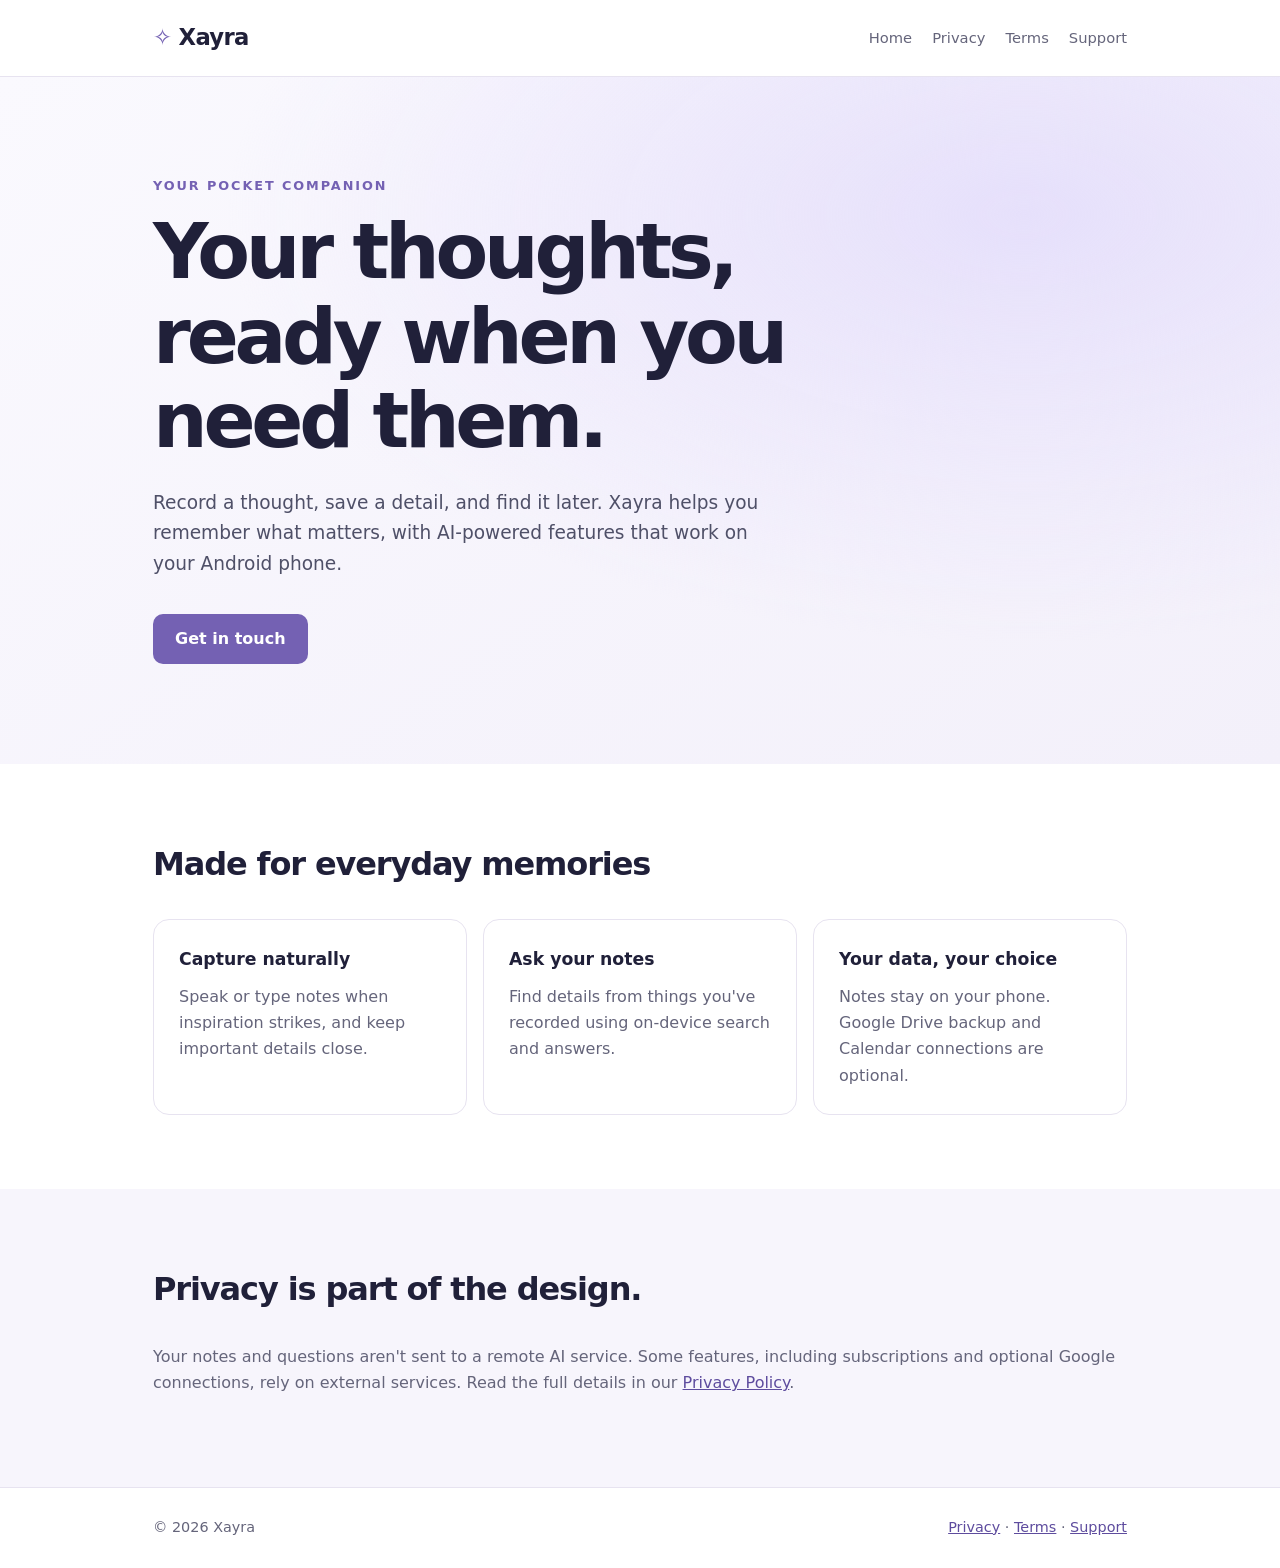
==== index.html @ 819d84dc "Add files via upload" ====
<!doctype html><html lang="en"><head><meta charset="utf-8"><meta name="viewport" content="width=device-width,initial-scale=1"><title>Xayra — Your Pocket Companion</title><meta name="description" content="Capture moments and find them again. Xayra is an on-device personal memory companion for Android."><link rel="stylesheet" href="/styles.css"></head><body><header><nav class="wrap nav"><a class="logo" href="/"><span class="logo-mark">✧</span> Xayra</a><div class="links"><a href="/">Home</a><a href="/privacy/">Privacy</a><a href="/terms/">Terms</a><a href="/support/">Support</a></div></nav></header><main><section class="hero"><div class="wrap"><div class="eyebrow">Your pocket companion</div><h1>Your thoughts, ready when you need them.</h1><p>Record a thought, save a detail, and find it later. Xayra helps you remember what matters, with AI-powered features that work on your Android phone.</p><a class="button" href="/support/">Get in touch</a></div></section><section class="section"><div class="wrap"><h2>Made for everyday memories</h2><div class="cards"><article class="card"><h3>Capture naturally</h3><p>Speak or type notes when inspiration strikes, and keep important details close.</p></article><article class="card"><h3>Ask your notes</h3><p>Find details from things you've recorded using on-device search and answers.</p></article><article class="card"><h3>Your data, your choice</h3><p>Notes stay on your phone. Google Drive backup and Calendar connections are optional.</p></article></div></div></section><section class="section" style="background:var(--light)"><div class="wrap"><h2>Privacy is part of the design.</h2><p class="muted">Your notes and questions aren't sent to a remote AI service. Some features, including subscriptions and optional Google connections, rely on external services. Read the full details in our <a href="/privacy/">Privacy Policy</a>.</p></div></section></main><footer><div class="wrap footer-inner"><span>© 2026 Xayra</span><span><a href="/privacy/">Privacy</a> · <a href="/terms/">Terms</a> · <a href="/support/">Support</a></span></div></footer></body></html>
---- styles.css ----
:root{color-scheme:light;--ink:#202039;--muted:#65657b;--purple:#7461b3;--light:#f7f5fc;--border:#e7e3f0}*{box-sizing:border-box}body{margin:0;font:16px/1.65 system-ui,-apple-system,Segoe UI,Roboto,sans-serif;color:var(--ink);background:#fff}a{color:#5e4c9e}a:hover{text-decoration:none}.wrap{max-width:1024px;margin:auto;padding:0 25px}.nav{display:flex;align-items:center;justify-content:space-between;gap:16px;min-height:76px}.logo{color:var(--ink);font-size:1.42rem;font-weight:750;letter-spacing:-.03em;text-decoration:none}.logo-mark{color:var(--purple)}.links{display:flex;flex-wrap:wrap;gap:20px}.links a{font-size:.92rem;text-decoration:none;color:var(--muted)}.links a:hover{color:var(--purple)}header{border-bottom:1px solid var(--border)}.hero{background:radial-gradient(ellipse at 80% 20%,#e6e0fb,transparent 55%),linear-gradient(145deg,#faf9fe,#f3f0fa);padding:98px 0 100px}.eyebrow{font-size:.8rem;letter-spacing:.15em;text-transform:uppercase;color:var(--purple);font-weight:700}.hero h1{font-size:clamp(2.4rem,6vw,4.8rem);line-height:1.1;letter-spacing:-.055em;max-width:720px;margin:14px 0 24px}.hero p{font-size:1.16rem;color:#4f5068;max-width:640px}.button{display:inline-block;background:var(--purple);color:#fff;text-decoration:none;font-weight:650;border-radius:10px;padding:12px 22px;margin-top:16px}.section{padding:74px 0}.section h2{font-size:2rem;letter-spacing:-.035em;margin:0 0 28px}.cards{display:grid;grid-template-columns:repeat(3,1fr);gap:16px}.card{padding:25px;border:1px solid var(--border);border-radius:16px;background:#fff}.card h3{margin:0 0 10px;font-size:1.08rem}.card p{color:var(--muted);margin:0}.muted{color:var(--muted)}.prose{max-width:780px;padding-top:54px;padding-bottom:80px}.prose h1{font-size:2.7rem;line-height:1.2;letter-spacing:-.04em;margin:0 0 10px}.prose h2{margin-top:36px;font-size:1.4rem}.prose h3{margin-top:24px}.prose p,.prose li{color:#46465b}.prose ul{padding-left:22px}.notice{background:var(--light);padding:18px;border-left:4px solid var(--purple);border-radius:6px}.small{font-size:.88rem}footer{border-top:1px solid var(--border);padding:28px 0}.footer-inner{display:flex;justify-content:space-between;gap:20px;flex-wrap:wrap;font-size:.9rem;color:var(--muted)}@media(max-width:700px){.nav{align-items:flex-start;flex-direction:column;padding-top:18px;padding-bottom:18px}.links{gap:13px}.hero{padding:64px 0}.cards{grid-template-columns:1fr}.section{padding:48px 0}.prose h1{font-size:2.1rem}}
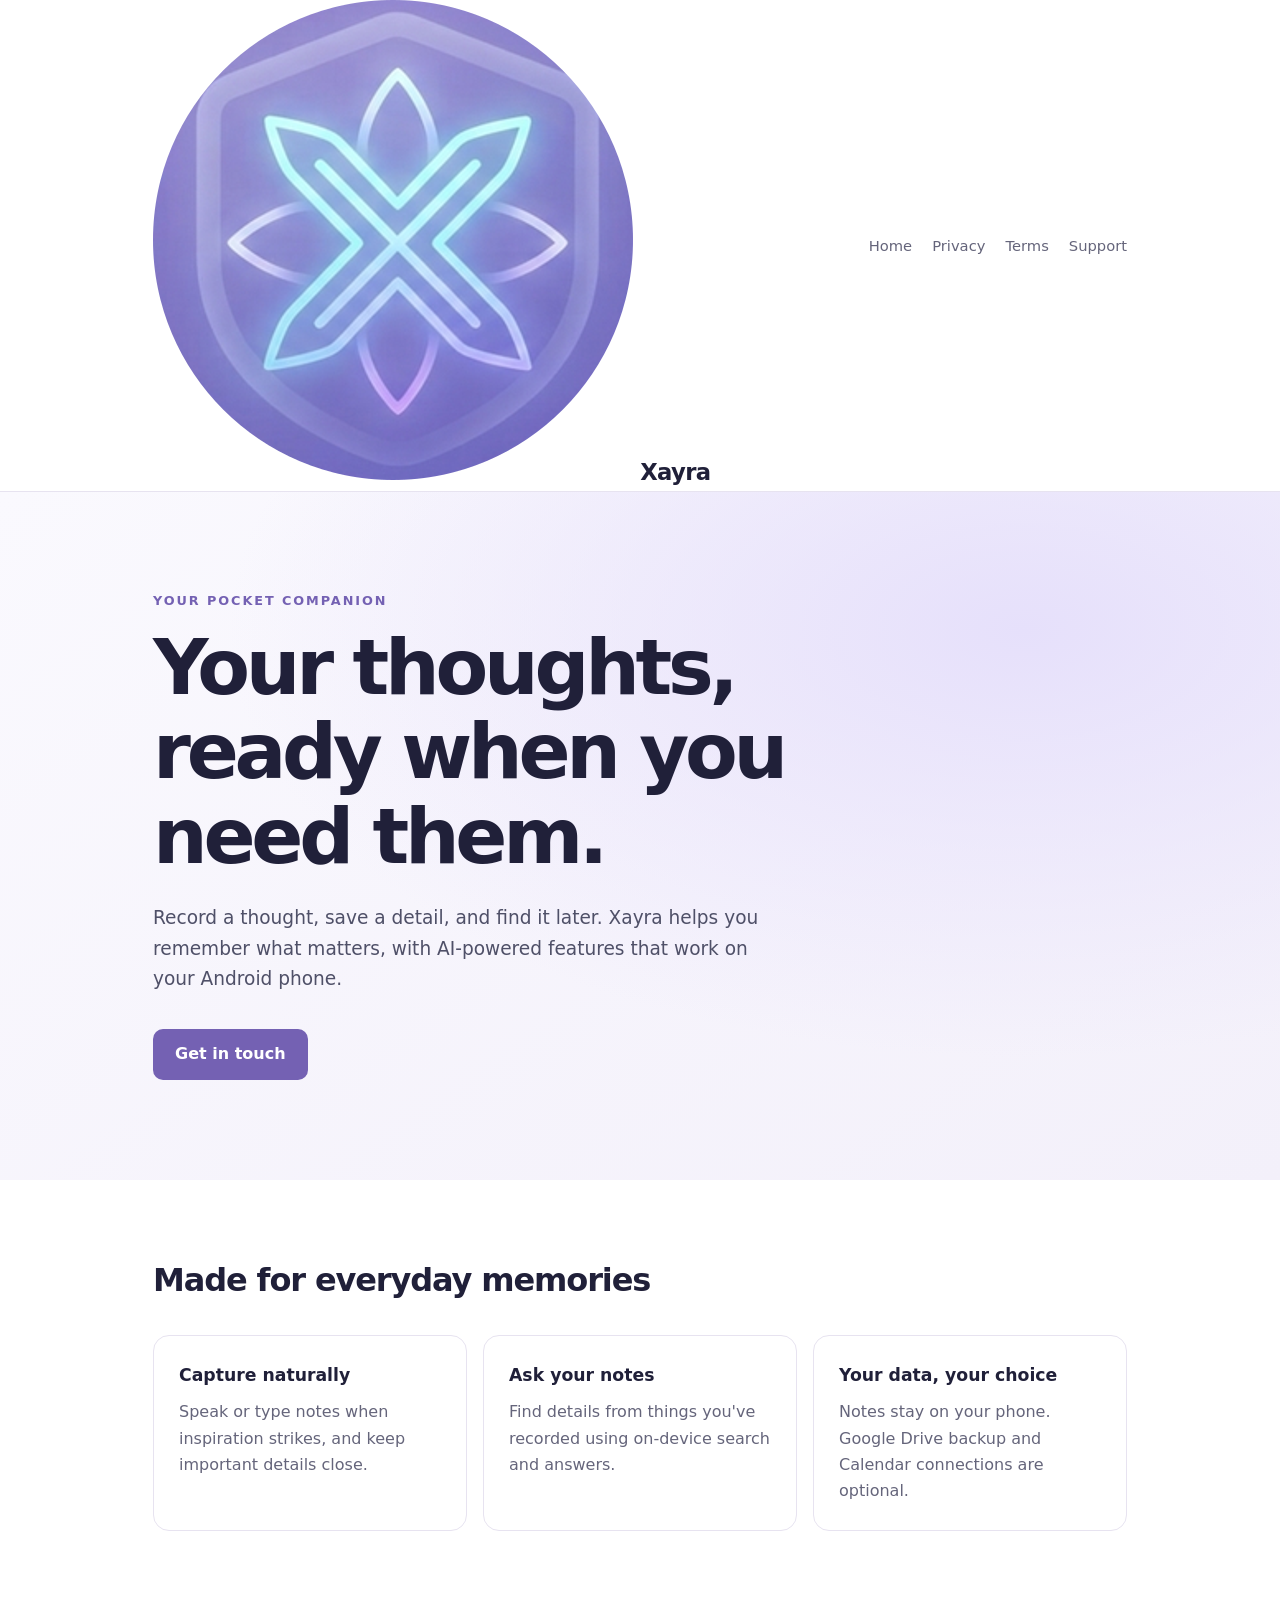
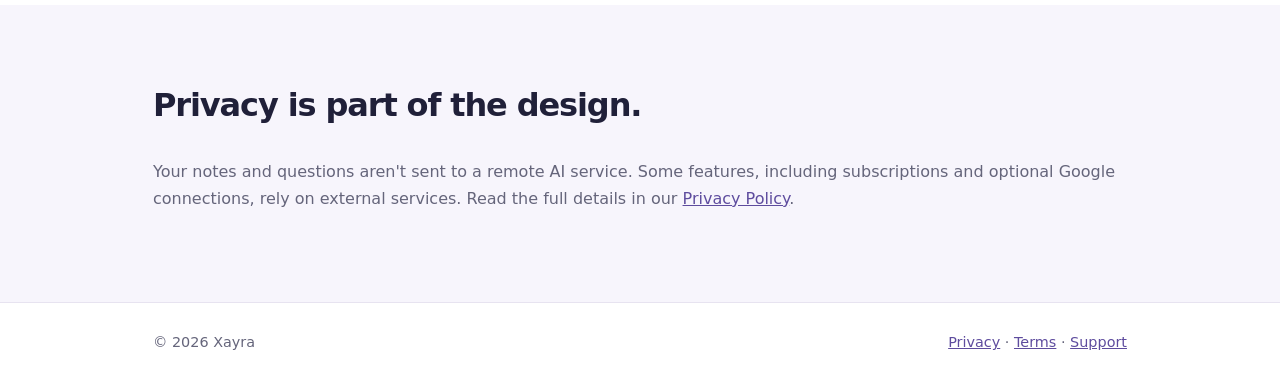
==== commit 64fc993d: "Add logo image to index.html Added logo image to the navigation bar." ====
--- a/index.html
+++ b/index.html
@@ -1 +1,4 @@
-<!doctype html><html lang="en"><head><meta charset="utf-8"><meta name="viewport" content="width=device-width,initial-scale=1"><title>Xayra — Your Pocket Companion</title><meta name="description" content="Capture moments and find them again. Xayra is an on-device personal memory companion for Android."><link rel="stylesheet" href="/styles.css"></head><body><header><nav class="wrap nav"><a class="logo" href="/"><span class="logo-mark">✧</span> Xayra</a><div class="links"><a href="/">Home</a><a href="/privacy/">Privacy</a><a href="/terms/">Terms</a><a href="/support/">Support</a></div></nav></header><main><section class="hero"><div class="wrap"><div class="eyebrow">Your pocket companion</div><h1>Your thoughts, ready when you need them.</h1><p>Record a thought, save a detail, and find it later. Xayra helps you remember what matters, with AI-powered features that work on your Android phone.</p><a class="button" href="/support/">Get in touch</a></div></section><section class="section"><div class="wrap"><h2>Made for everyday memories</h2><div class="cards"><article class="card"><h3>Capture naturally</h3><p>Speak or type notes when inspiration strikes, and keep important details close.</p></article><article class="card"><h3>Ask your notes</h3><p>Find details from things you've recorded using on-device search and answers.</p></article><article class="card"><h3>Your data, your choice</h3><p>Notes stay on your phone. Google Drive backup and Calendar connections are optional.</p></article></div></div></section><section class="section" style="background:var(--light)"><div class="wrap"><h2>Privacy is part of the design.</h2><p class="muted">Your notes and questions aren't sent to a remote AI service. Some features, including subscriptions and optional Google connections, rely on external services. Read the full details in our <a href="/privacy/">Privacy Policy</a>.</p></div></section></main><footer><div class="wrap footer-inner"><span>© 2026 Xayra</span><span><a href="/privacy/">Privacy</a> · <a href="/terms/">Terms</a> · <a href="/support/">Support</a></span></div></footer></body></html>
+<!doctype html><html lang="en"><head><meta charset="utf-8"><meta name="viewport" content="width=device-width,initial-scale=1"><title>Xayra — Your Pocket Companion</title><meta name="description" content="Capture moments and find them again. Xayra is an on-device personal memory companion for Android."><link rel="stylesheet" href="/styles.css"></head><body><header><nav class="wrap nav"><a class="logo" href="/">
+  <img src="/assets/xayra-icon.png" alt="Xayra logo" class="brand-icon">
+  <span>Xayra</span>
+</a><div class="links"><a href="/">Home</a><a href="/privacy/">Privacy</a><a href="/terms/">Terms</a><a href="/support/">Support</a></div></nav></header><main><section class="hero"><div class="wrap"><div class="eyebrow">Your pocket companion</div><h1>Your thoughts, ready when you need them.</h1><p>Record a thought, save a detail, and find it later. Xayra helps you remember what matters, with AI-powered features that work on your Android phone.</p><a class="button" href="/support/">Get in touch</a></div></section><section class="section"><div class="wrap"><h2>Made for everyday memories</h2><div class="cards"><article class="card"><h3>Capture naturally</h3><p>Speak or type notes when inspiration strikes, and keep important details close.</p></article><article class="card"><h3>Ask your notes</h3><p>Find details from things you've recorded using on-device search and answers.</p></article><article class="card"><h3>Your data, your choice</h3><p>Notes stay on your phone. Google Drive backup and Calendar connections are optional.</p></article></div></div></section><section class="section" style="background:var(--light)"><div class="wrap"><h2>Privacy is part of the design.</h2><p class="muted">Your notes and questions aren't sent to a remote AI service. Some features, including subscriptions and optional Google connections, rely on external services. Read the full details in our <a href="/privacy/">Privacy Policy</a>.</p></div></section></main><footer><div class="wrap footer-inner"><span>© 2026 Xayra</span><span><a href="/privacy/">Privacy</a> · <a href="/terms/">Terms</a> · <a href="/support/">Support</a></span></div></footer></body></html>
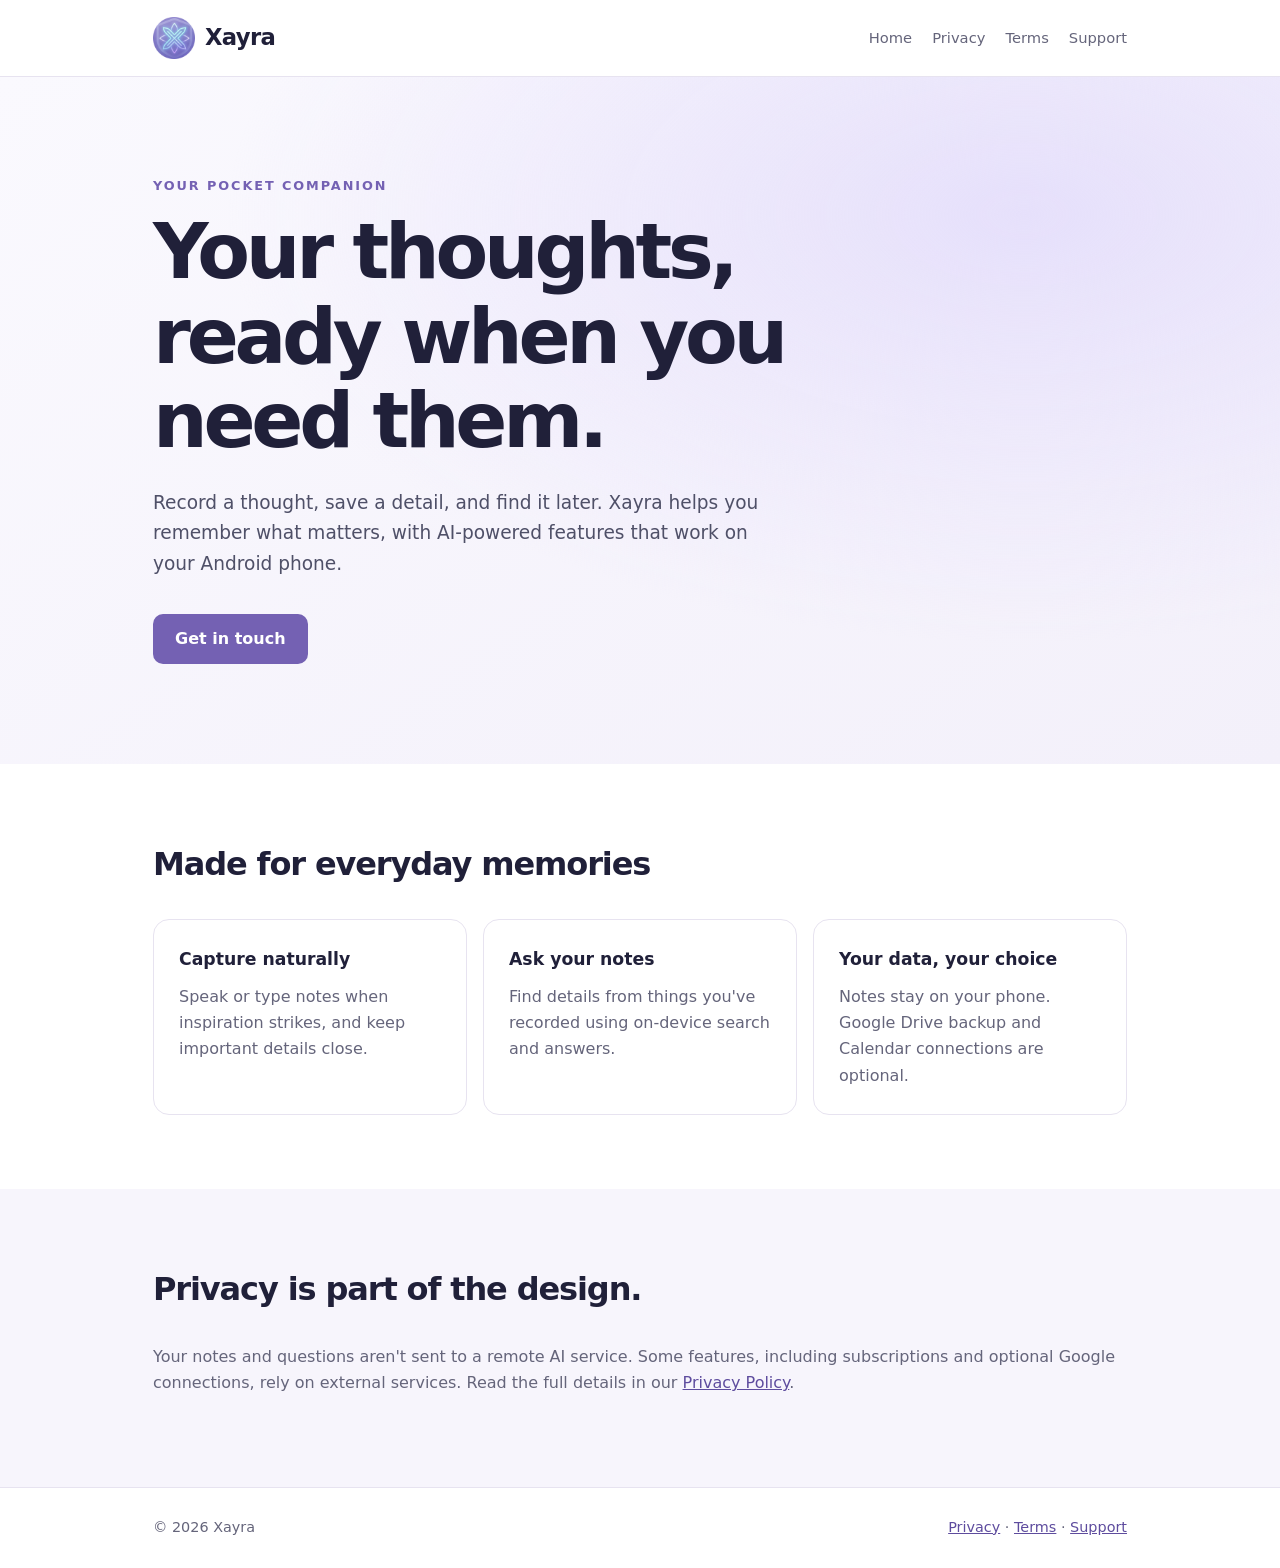
==== commit 8ed1a856: "Update index.html with favicon and structural changes Added favicon link and updated HTML structure." ====
--- a/index.html
+++ b/index.html
@@ -1,4 +1,4 @@
-<!doctype html><html lang="en"><head><meta charset="utf-8"><meta name="viewport" content="width=device-width,initial-scale=1"><title>Xayra — Your Pocket Companion</title><meta name="description" content="Capture moments and find them again. Xayra is an on-device personal memory companion for Android."><link rel="stylesheet" href="/styles.css"></head><body><header><nav class="wrap nav"><a class="logo" href="/">
+<!doctype html><html lang="en"><head><meta charset="utf-8"><meta name="viewport" content="width=device-width,initial-scale=1"><title>Xayra — Your Pocket Companion</title><link rel="icon" type="image/png" href="/assets/xayra-icon.png"><meta name="description" content="Capture moments and find them again. Xayra is an on-device personal memory companion for Android."><link rel="stylesheet" href="/styles.css"></head><body><header><nav class="wrap nav"><a class="logo" href="/">
   <img src="/assets/xayra-icon.png" alt="Xayra logo" class="brand-icon">
   <span>Xayra</span>
 </a><div class="links"><a href="/">Home</a><a href="/privacy/">Privacy</a><a href="/terms/">Terms</a><a href="/support/">Support</a></div></nav></header><main><section class="hero"><div class="wrap"><div class="eyebrow">Your pocket companion</div><h1>Your thoughts, ready when you need them.</h1><p>Record a thought, save a detail, and find it later. Xayra helps you remember what matters, with AI-powered features that work on your Android phone.</p><a class="button" href="/support/">Get in touch</a></div></section><section class="section"><div class="wrap"><h2>Made for everyday memories</h2><div class="cards"><article class="card"><h3>Capture naturally</h3><p>Speak or type notes when inspiration strikes, and keep important details close.</p></article><article class="card"><h3>Ask your notes</h3><p>Find details from things you've recorded using on-device search and answers.</p></article><article class="card"><h3>Your data, your choice</h3><p>Notes stay on your phone. Google Drive backup and Calendar connections are optional.</p></article></div></div></section><section class="section" style="background:var(--light)"><div class="wrap"><h2>Privacy is part of the design.</h2><p class="muted">Your notes and questions aren't sent to a remote AI service. Some features, including subscriptions and optional Google connections, rely on external services. Read the full details in our <a href="/privacy/">Privacy Policy</a>.</p></div></section></main><footer><div class="wrap footer-inner"><span>© 2026 Xayra</span><span><a href="/privacy/">Privacy</a> · <a href="/terms/">Terms</a> · <a href="/support/">Support</a></span></div></footer></body></html>
--- a/styles.css
+++ b/styles.css
@@ -1 +1,11 @@
-:root{color-scheme:light;--ink:#202039;--muted:#65657b;--purple:#7461b3;--light:#f7f5fc;--border:#e7e3f0}*{box-sizing:border-box}body{margin:0;font:16px/1.65 system-ui,-apple-system,Segoe UI,Roboto,sans-serif;color:var(--ink);background:#fff}a{color:#5e4c9e}a:hover{text-decoration:none}.wrap{max-width:1024px;margin:auto;padding:0 25px}.nav{display:flex;align-items:center;justify-content:space-between;gap:16px;min-height:76px}.logo{color:var(--ink);font-size:1.42rem;font-weight:750;letter-spacing:-.03em;text-decoration:none}.logo-mark{color:var(--purple)}.links{display:flex;flex-wrap:wrap;gap:20px}.links a{font-size:.92rem;text-decoration:none;color:var(--muted)}.links a:hover{color:var(--purple)}header{border-bottom:1px solid var(--border)}.hero{background:radial-gradient(ellipse at 80% 20%,#e6e0fb,transparent 55%),linear-gradient(145deg,#faf9fe,#f3f0fa);padding:98px 0 100px}.eyebrow{font-size:.8rem;letter-spacing:.15em;text-transform:uppercase;color:var(--purple);font-weight:700}.hero h1{font-size:clamp(2.4rem,6vw,4.8rem);line-height:1.1;letter-spacing:-.055em;max-width:720px;margin:14px 0 24px}.hero p{font-size:1.16rem;color:#4f5068;max-width:640px}.button{display:inline-block;background:var(--purple);color:#fff;text-decoration:none;font-weight:650;border-radius:10px;padding:12px 22px;margin-top:16px}.section{padding:74px 0}.section h2{font-size:2rem;letter-spacing:-.035em;margin:0 0 28px}.cards{display:grid;grid-template-columns:repeat(3,1fr);gap:16px}.card{padding:25px;border:1px solid var(--border);border-radius:16px;background:#fff}.card h3{margin:0 0 10px;font-size:1.08rem}.card p{color:var(--muted);margin:0}.muted{color:var(--muted)}.prose{max-width:780px;padding-top:54px;padding-bottom:80px}.prose h1{font-size:2.7rem;line-height:1.2;letter-spacing:-.04em;margin:0 0 10px}.prose h2{margin-top:36px;font-size:1.4rem}.prose h3{margin-top:24px}.prose p,.prose li{color:#46465b}.prose ul{padding-left:22px}.notice{background:var(--light);padding:18px;border-left:4px solid var(--purple);border-radius:6px}.small{font-size:.88rem}footer{border-top:1px solid var(--border);padding:28px 0}.footer-inner{display:flex;justify-content:space-between;gap:20px;flex-wrap:wrap;font-size:.9rem;color:var(--muted)}@media(max-width:700px){.nav{align-items:flex-start;flex-direction:column;padding-top:18px;padding-bottom:18px}.links{gap:13px}.hero{padding:64px 0}.cards{grid-template-columns:1fr}.section{padding:48px 0}.prose h1{font-size:2.1rem}}
+:root{color-scheme:light;--ink:#202039;--muted:#65657b;--purple:#7461b3;--light:#f7f5fc;--border:#e7e3f0}*{box-sizing:border-box}body{margin:0;font:16px/1.65 system-ui,-apple-system,Segoe UI,Roboto,sans-serif;color:var(--ink);background:#fff}a{color:#5e4c9e}a:hover{text-decoration:none}.wrap{max-width:1024px;margin:auto;padding:0 25px}.nav{display:flex;align-items:center;justify-content:space-between;gap:16px;min-height:76px}.logo{color:var(--ink);font-size:1.42rem;font-weight:750;letter-spacing:-.03em;text-decoration:none}.logo-mark{color:var(--purple)}.links{display:flex;flex-wrap:wrap;gap:20px}.links a{font-size:.92rem;text-decoration:none;color:var(--muted)}.links a:hover{color:var(--purple)}header{border-bottom:1px solid var(--border)}.hero{background:radial-gradient(ellipse at 80% 20%,#e6e0fb,transparent 55%),linear-gradient(145deg,#faf9fe,#f3f0fa);padding:98px 0 100px}.eyebrow{font-size:.8rem;letter-spacing:.15em;text-transform:uppercase;color:var(--purple);font-weight:700}.hero h1{font-size:clamp(2.4rem,6vw,4.8rem);line-height:1.1;letter-spacing:-.055em;max-width:720px;margin:14px 0 24px}.hero p{font-size:1.16rem;color:#4f5068;max-width:640px}.button{display:inline-block;background:var(--purple);color:#fff;text-decoration:none;font-weight:650;border-radius:10px;padding:12px 22px;margin-top:16px}.section{padding:74px 0}.section h2{font-size:2rem;letter-spacing:-.035em;margin:0 0 28px}.cards{display:grid;grid-template-columns:repeat(3,1fr);gap:16px}.card{padding:25px;border:1px solid var(--border);border-radius:16px;background:#fff}.card h3{margin:0 0 10px;font-size:1.08rem}.card p{color:var(--muted);margin:0}.muted{color:var(--muted)}.prose{max-width:780px;padding-top:54px;padding-bottom:80px}.prose h1{font-size:2.7rem;line-height:1.2;letter-spacing:-.04em;margin:0 0 10px}.prose h2{margin-top:36px;font-size:1.4rem}.prose h3{margin-top:24px}.prose p,.prose li{color:#46465b}.prose ul{padding-left:22px}.notice{background:var(--light);padding:18px;border-left:4px solid var(--purple);border-radius:6px}.small{font-size:.88rem}footer{border-top:1px solid var(--border);padding:28px 0}.footer-inner{display:flex;justify-content:space-between;gap:20px;flex-wrap:wrap;font-size:.9rem;color:var(--muted)}@media(max-width:700px){.nav{align-items:flex-start;flex-direction:column;padding-top:18px;padding-bottom:18px}.links{gap:13px}.hero{padding:64px 0}.cards{grid-template-columns:1fr}.section{padding:48px 0}.prose h1{font-size:2.1rem}}.logo {
+  display: inline-flex;
+  align-items: center;
+  gap: 10px;
+}
+
+.brand-icon {
+  width: 42px;
+  height: 42px;
+  object-fit: contain;
+}
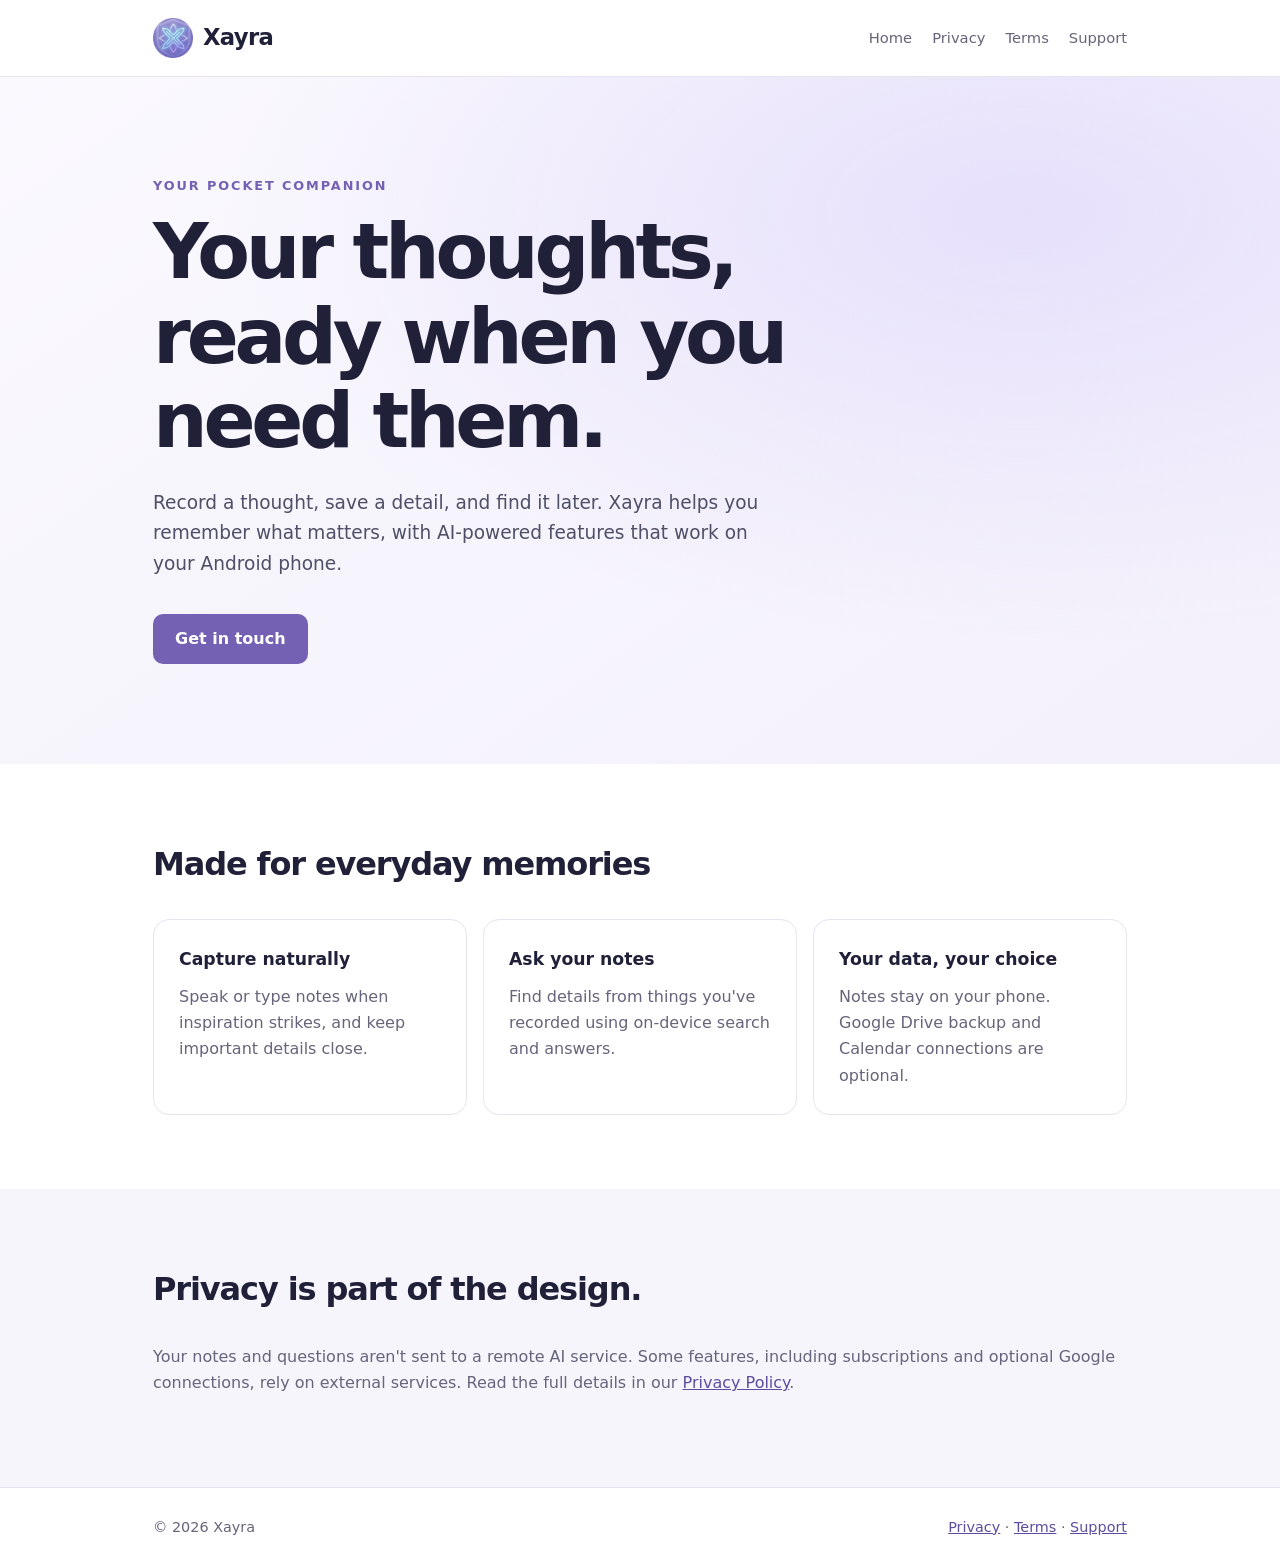
==== commit 794ae7b3: "Enhance HTML with Open Graph and Twitter meta tags Added Open Graph and Twitter metadata for better " ====
--- a/index.html
+++ b/index.html
@@ -1,4 +1,10 @@
-<!doctype html><html lang="en"><head><meta charset="utf-8"><meta name="viewport" content="width=device-width,initial-scale=1"><title>Xayra — Your Pocket Companion</title><link rel="icon" type="image/png" href="/assets/xayra-icon.png"><meta name="description" content="Capture moments and find them again. Xayra is an on-device personal memory companion for Android."><link rel="stylesheet" href="/styles.css"></head><body><header><nav class="wrap nav"><a class="logo" href="/">
+<!doctype html><html lang="en"><head><meta charset="utf-8"><meta name="viewport" content="width=device-width,initial-scale=1"><title>Xayra — Your Pocket Companion</title>
+<meta property="og:type" content="website">
+<meta property="og:site_name" content="Xayra">
+<meta property="og:image" content="https://xayra.org/assets/xayra-logo.png">
+<meta property="og:image:alt" content="Xayra — Your Pocket Companion">
+<meta name="twitter:card" content="summary_large_image">
+  <link rel="icon" type="image/png" href="/assets/xayra-icon.png"><meta name="description" content="Capture moments and find them again. Xayra is an on-device personal memory companion for Android."><link rel="stylesheet" href="/styles.css"></head><body><header><nav class="wrap nav"><a class="logo" href="/">
   <img src="/assets/xayra-icon.png" alt="Xayra logo" class="brand-icon">
   <span>Xayra</span>
 </a><div class="links"><a href="/">Home</a><a href="/privacy/">Privacy</a><a href="/terms/">Terms</a><a href="/support/">Support</a></div></nav></header><main><section class="hero"><div class="wrap"><div class="eyebrow">Your pocket companion</div><h1>Your thoughts, ready when you need them.</h1><p>Record a thought, save a detail, and find it later. Xayra helps you remember what matters, with AI-powered features that work on your Android phone.</p><a class="button" href="/support/">Get in touch</a></div></section><section class="section"><div class="wrap"><h2>Made for everyday memories</h2><div class="cards"><article class="card"><h3>Capture naturally</h3><p>Speak or type notes when inspiration strikes, and keep important details close.</p></article><article class="card"><h3>Ask your notes</h3><p>Find details from things you've recorded using on-device search and answers.</p></article><article class="card"><h3>Your data, your choice</h3><p>Notes stay on your phone. Google Drive backup and Calendar connections are optional.</p></article></div></div></section><section class="section" style="background:var(--light)"><div class="wrap"><h2>Privacy is part of the design.</h2><p class="muted">Your notes and questions aren't sent to a remote AI service. Some features, including subscriptions and optional Google connections, rely on external services. Read the full details in our <a href="/privacy/">Privacy Policy</a>.</p></div></section></main><footer><div class="wrap footer-inner"><span>© 2026 Xayra</span><span><a href="/privacy/">Privacy</a> · <a href="/terms/">Terms</a> · <a href="/support/">Support</a></span></div></footer></body></html>
--- a/styles.css
+++ b/styles.css
@@ -1,11 +1,16 @@
-:root{color-scheme:light;--ink:#202039;--muted:#65657b;--purple:#7461b3;--light:#f7f5fc;--border:#e7e3f0}*{box-sizing:border-box}body{margin:0;font:16px/1.65 system-ui,-apple-system,Segoe UI,Roboto,sans-serif;color:var(--ink);background:#fff}a{color:#5e4c9e}a:hover{text-decoration:none}.wrap{max-width:1024px;margin:auto;padding:0 25px}.nav{display:flex;align-items:center;justify-content:space-between;gap:16px;min-height:76px}.logo{color:var(--ink);font-size:1.42rem;font-weight:750;letter-spacing:-.03em;text-decoration:none}.logo-mark{color:var(--purple)}.links{display:flex;flex-wrap:wrap;gap:20px}.links a{font-size:.92rem;text-decoration:none;color:var(--muted)}.links a:hover{color:var(--purple)}header{border-bottom:1px solid var(--border)}.hero{background:radial-gradient(ellipse at 80% 20%,#e6e0fb,transparent 55%),linear-gradient(145deg,#faf9fe,#f3f0fa);padding:98px 0 100px}.eyebrow{font-size:.8rem;letter-spacing:.15em;text-transform:uppercase;color:var(--purple);font-weight:700}.hero h1{font-size:clamp(2.4rem,6vw,4.8rem);line-height:1.1;letter-spacing:-.055em;max-width:720px;margin:14px 0 24px}.hero p{font-size:1.16rem;color:#4f5068;max-width:640px}.button{display:inline-block;background:var(--purple);color:#fff;text-decoration:none;font-weight:650;border-radius:10px;padding:12px 22px;margin-top:16px}.section{padding:74px 0}.section h2{font-size:2rem;letter-spacing:-.035em;margin:0 0 28px}.cards{display:grid;grid-template-columns:repeat(3,1fr);gap:16px}.card{padding:25px;border:1px solid var(--border);border-radius:16px;background:#fff}.card h3{margin:0 0 10px;font-size:1.08rem}.card p{color:var(--muted);margin:0}.muted{color:var(--muted)}.prose{max-width:780px;padding-top:54px;padding-bottom:80px}.prose h1{font-size:2.7rem;line-height:1.2;letter-spacing:-.04em;margin:0 0 10px}.prose h2{margin-top:36px;font-size:1.4rem}.prose h3{margin-top:24px}.prose p,.prose li{color:#46465b}.prose ul{padding-left:22px}.notice{background:var(--light);padding:18px;border-left:4px solid var(--purple);border-radius:6px}.small{font-size:.88rem}footer{border-top:1px solid var(--border);padding:28px 0}.footer-inner{display:flex;justify-content:space-between;gap:20px;flex-wrap:wrap;font-size:.9rem;color:var(--muted)}@media(max-width:700px){.nav{align-items:flex-start;flex-direction:column;padding-top:18px;padding-bottom:18px}.links{gap:13px}.hero{padding:64px 0}.cards{grid-template-columns:1fr}.section{padding:48px 0}.prose h1{font-size:2.1rem}}.logo {
+:root{color-scheme:light;--ink:#202039;--muted:#65657b;--purple:#7461b3;--light:#f7f5fc;--border:#e7e3f0}*{box-sizing:border-box}body{margin:0;font:16px/1.65 system-ui,-apple-system,Segoe UI,Roboto,sans-serif;color:var(--ink);background:#fff}a{color:#5e4c9e}a:hover{text-decoration:none}.wrap{max-width:1024px;margin:auto;padding:0 25px}.nav{display:flex;align-items:center;justify-content:space-between;gap:16px;min-height:76px}.logo{color:var(--ink);font-size:1.42rem;font-weight:750;letter-spacing:-.03em;text-decoration:none}.logo-mark{color:var(--purple)}.links{display:flex;flex-wrap:wrap;gap:20px}.links a{font-size:.92rem;text-decoration:none;color:var(--muted)}.links a:hover{color:var(--purple)}header{border-bottom:1px solid var(--border)}.hero{background:radial-gradient(ellipse at 80% 20%,#e6e0fb,transparent 55%),linear-gradient(145deg,#faf9fe,#f3f0fa);padding:98px 0 100px}.eyebrow{font-size:.8rem;letter-spacing:.15em;text-transform:uppercase;color:var(--purple);font-weight:700}.hero h1{font-size:clamp(2.4rem,6vw,4.8rem);line-height:1.1;letter-spacing:-.055em;max-width:720px;margin:14px 0 24px}.hero p{font-size:1.16rem;color:#4f5068;max-width:640px}.button{display:inline-block;background:var(--purple);color:#fff;text-decoration:none;font-weight:650;border-radius:10px;padding:12px 22px;margin-top:16px}.section{padding:74px 0}.section h2{font-size:2rem;letter-spacing:-.035em;margin:0 0 28px}.cards{display:grid;grid-template-columns:repeat(3,1fr);gap:16px}.card{padding:25px;border:1px solid var(--border);border-radius:16px;background:#fff}.card h3{margin:0 0 10px;font-size:1.08rem}.card p{color:var(--muted);margin:0}.muted{color:var(--muted)}.prose{max-width:780px;padding-top:54px;padding-bottom:80px}.prose h1{font-size:2.7rem;line-height:1.2;letter-spacing:-.04em;margin:0 0 10px}.prose h2{margin-top:36px;font-size:1.4rem}.prose h3{margin-top:24px}.prose p,.prose li{color:#46465b}.prose ul{padding-left:22px}.notice{background:var(--light);padding:18px;border-left:4px solid var(--purple);border-radius:6px}.small{font-size:.88rem}footer{border-top:1px solid var(--border);padding:28px 0}.footer-inner{display:flex;justify-content:space-between;gap:20px;flex-wrap:wrap;font-size:.9rem;color:var(--muted)}@media(max-width:700px){.nav{align-items:flex-start;flex-direction:column;padding-top:18px;padding-bottom:18px}.links{gap:13px}.hero{padding:64px 0}.cards{grid-template-columns:1fr}.section{padding:48px 0}.prose h1{font-size:2.1rem}}
+.logo {
   display: inline-flex;
   align-items: center;
   gap: 10px;
+  white-space: nowrap;
 }
 
-.brand-icon {
-  width: 42px;
-  height: 42px;
+.logo .brand-icon {
+  display: block;
+  width: 40px;
+  height: 40px;
+  max-width: 40px;
   object-fit: contain;
+  flex-shrink: 0;
 }
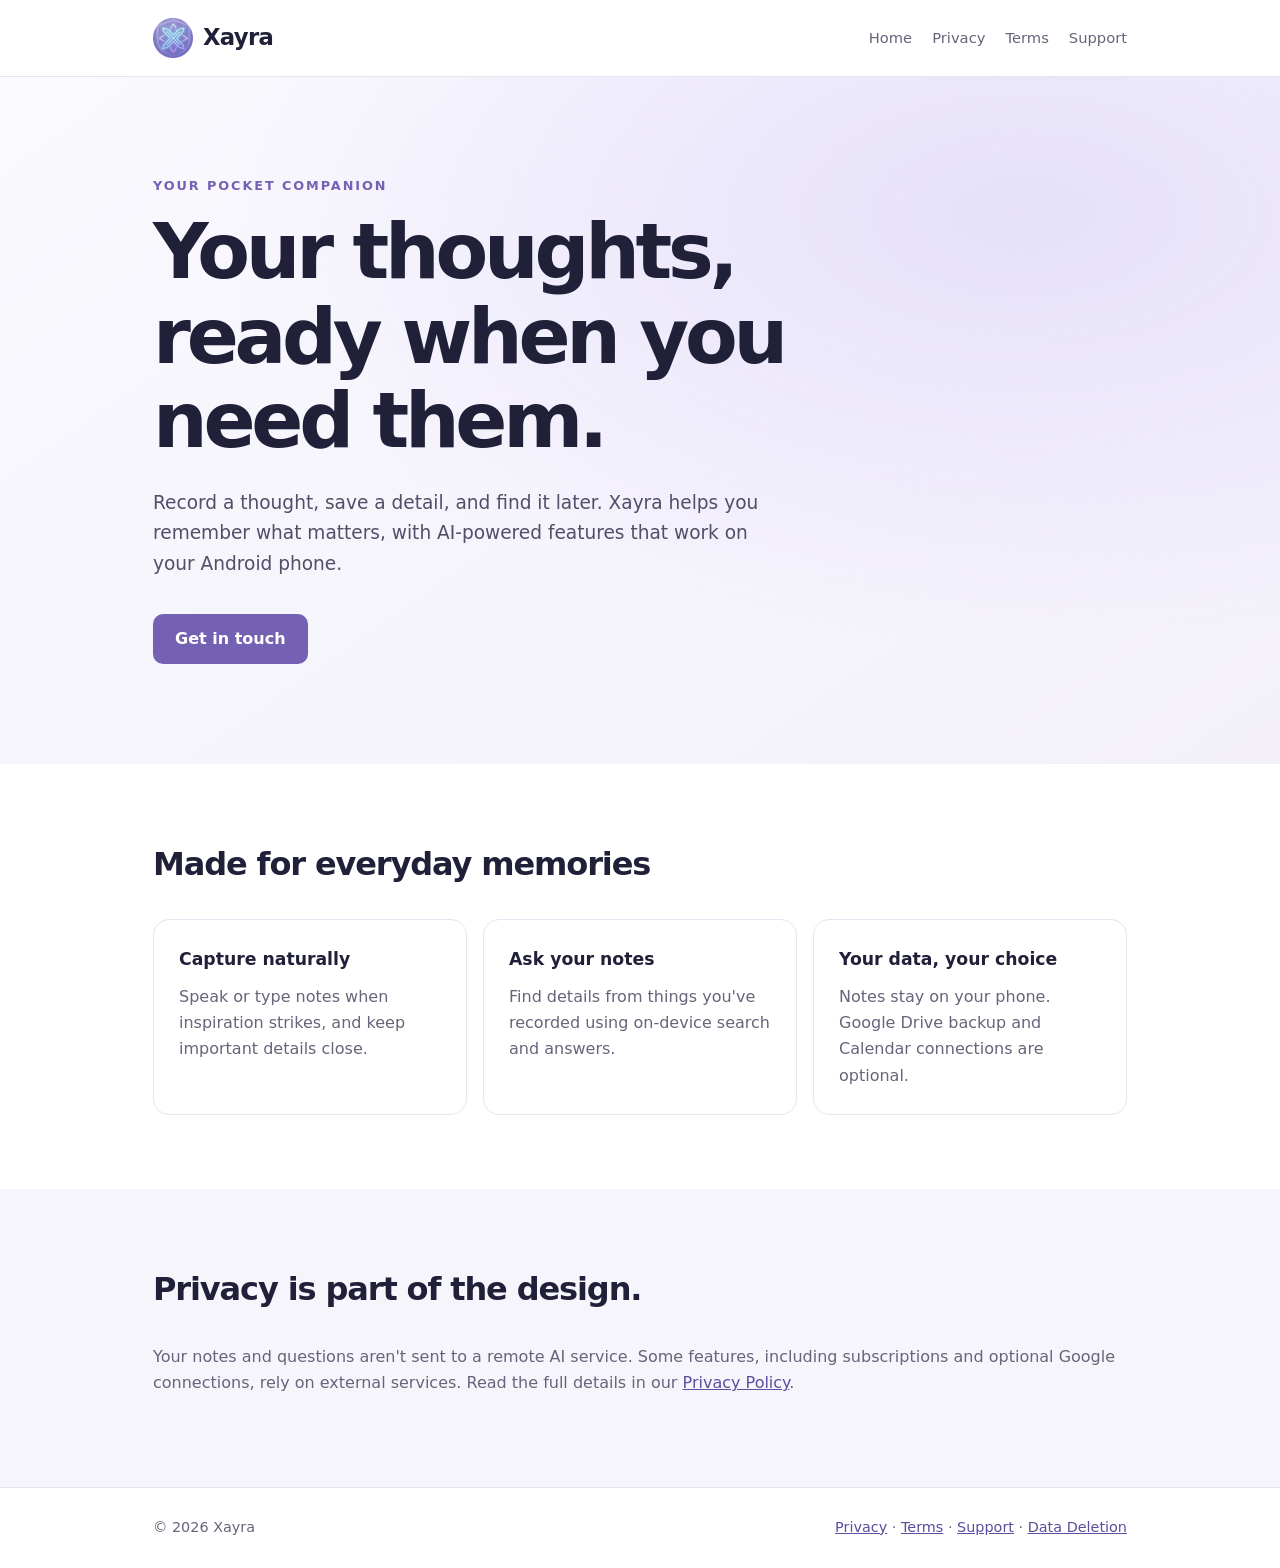
==== commit f01484f0: "Add Data Deletion footer link to index.html" ====
--- a/index.html
+++ b/index.html
@@ -7,4 +7,4 @@
   <link rel="icon" type="image/png" href="/assets/xayra-icon.png"><meta name="description" content="Capture moments and find them again. Xayra is an on-device personal memory companion for Android."><link rel="stylesheet" href="/styles.css"></head><body><header><nav class="wrap nav"><a class="logo" href="/">
   <img src="/assets/xayra-icon.png" alt="Xayra logo" class="brand-icon">
   <span>Xayra</span>
-</a><div class="links"><a href="/">Home</a><a href="/privacy/">Privacy</a><a href="/terms/">Terms</a><a href="/support/">Support</a></div></nav></header><main><section class="hero"><div class="wrap"><div class="eyebrow">Your pocket companion</div><h1>Your thoughts, ready when you need them.</h1><p>Record a thought, save a detail, and find it later. Xayra helps you remember what matters, with AI-powered features that work on your Android phone.</p><a class="button" href="/support/">Get in touch</a></div></section><section class="section"><div class="wrap"><h2>Made for everyday memories</h2><div class="cards"><article class="card"><h3>Capture naturally</h3><p>Speak or type notes when inspiration strikes, and keep important details close.</p></article><article class="card"><h3>Ask your notes</h3><p>Find details from things you've recorded using on-device search and answers.</p></article><article class="card"><h3>Your data, your choice</h3><p>Notes stay on your phone. Google Drive backup and Calendar connections are optional.</p></article></div></div></section><section class="section" style="background:var(--light)"><div class="wrap"><h2>Privacy is part of the design.</h2><p class="muted">Your notes and questions aren't sent to a remote AI service. Some features, including subscriptions and optional Google connections, rely on external services. Read the full details in our <a href="/privacy/">Privacy Policy</a>.</p></div></section></main><footer><div class="wrap footer-inner"><span>© 2026 Xayra</span><span><a href="/privacy/">Privacy</a> · <a href="/terms/">Terms</a> · <a href="/support/">Support</a></span></div></footer></body></html>
+</a><div class="links"><a href="/">Home</a><a href="/privacy/">Privacy</a><a href="/terms/">Terms</a><a href="/support/">Support</a></div></nav></header><main><section class="hero"><div class="wrap"><div class="eyebrow">Your pocket companion</div><h1>Your thoughts, ready when you need them.</h1><p>Record a thought, save a detail, and find it later. Xayra helps you remember what matters, with AI-powered features that work on your Android phone.</p><a class="button" href="/support/">Get in touch</a></div></section><section class="section"><div class="wrap"><h2>Made for everyday memories</h2><div class="cards"><article class="card"><h3>Capture naturally</h3><p>Speak or type notes when inspiration strikes, and keep important details close.</p></article><article class="card"><h3>Ask your notes</h3><p>Find details from things you've recorded using on-device search and answers.</p></article><article class="card"><h3>Your data, your choice</h3><p>Notes stay on your phone. Google Drive backup and Calendar connections are optional.</p></article></div></div></section><section class="section" style="background:var(--light)"><div class="wrap"><h2>Privacy is part of the design.</h2><p class="muted">Your notes and questions aren't sent to a remote AI service. Some features, including subscriptions and optional Google connections, rely on external services. Read the full details in our <a href="/privacy/">Privacy Policy</a>.</p></div></section></main><footer><div class="wrap footer-inner"><span>© 2026 Xayra</span><span><a href="/privacy/">Privacy</a> · <a href="/terms/">Terms</a> · <a href="/support/">Support</a> · <a href="/data-deletion/">Data Deletion</a></span></div></footer></body></html>
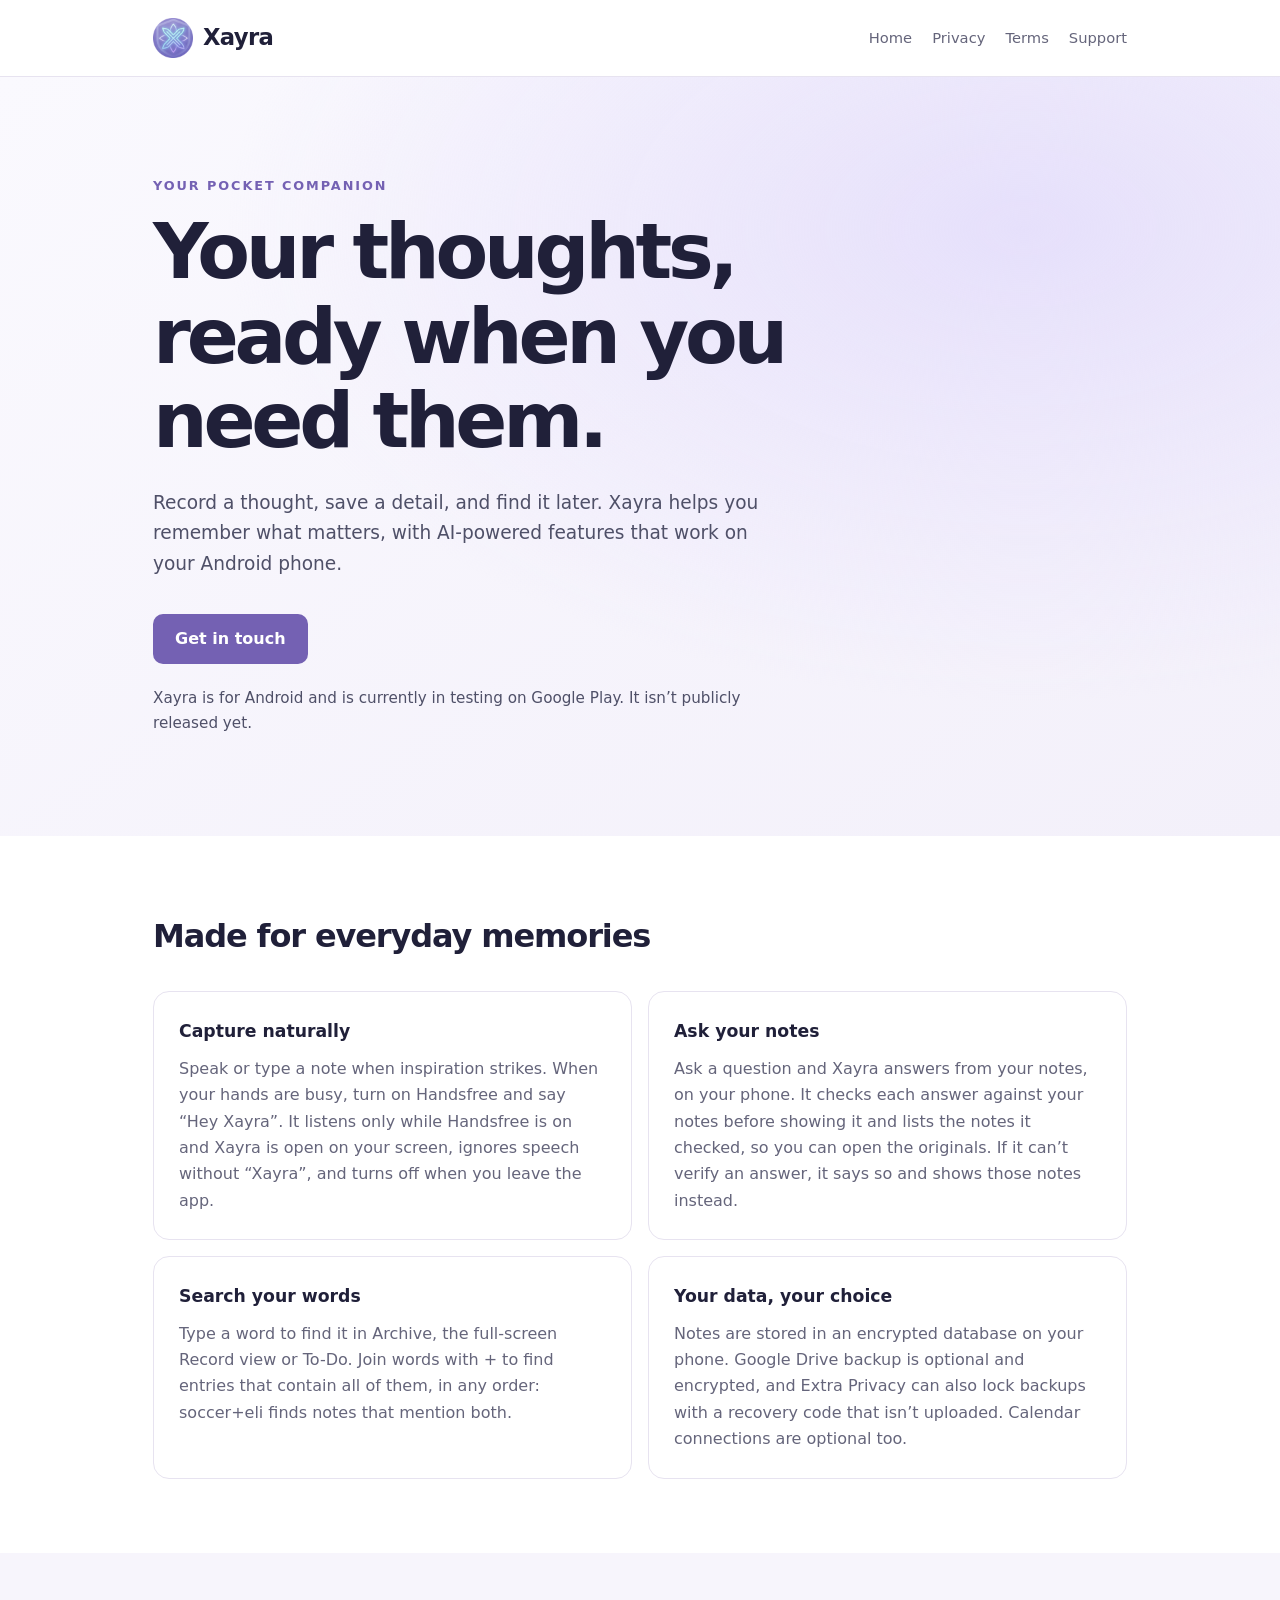
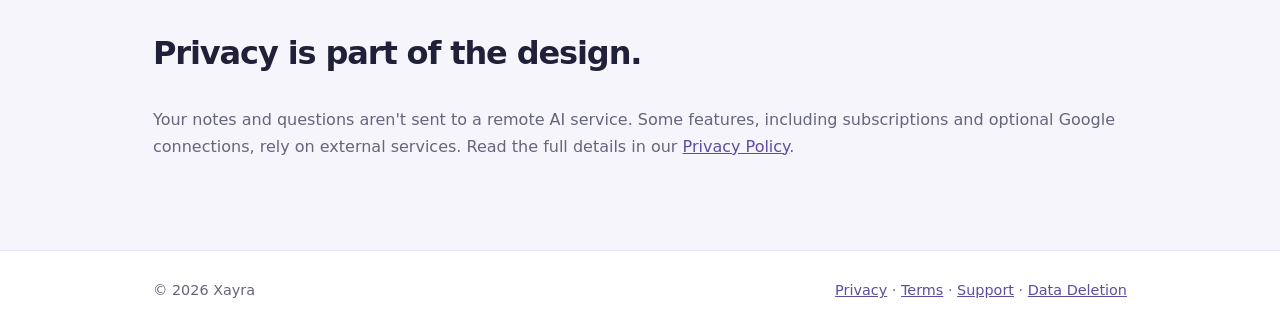
==== commit 97e333d6: "Homepage, Support and README copy for the 2.2.3 app (ordinary copy only) - Home: evidence-first Ask;" ====
--- a/index.html
+++ b/index.html
@@ -4,7 +4,7 @@
 <meta property="og:image" content="https://xayra.org/assets/xayra-logo.png">
 <meta property="og:image:alt" content="Xayra — Your Pocket Companion">
 <meta name="twitter:card" content="summary_large_image">
-  <link rel="icon" type="image/png" href="/assets/xayra-icon.png"><meta name="description" content="Capture moments and find them again. Xayra is an on-device personal memory companion for Android."><link rel="stylesheet" href="/styles.css"></head><body><header><nav class="wrap nav"><a class="logo" href="/">
+  <link rel="icon" type="image/png" href="/assets/xayra-icon.png"><meta name="description" content="Capture moments and find them again. Xayra is an on-device personal memory companion for Android."><link rel="stylesheet" href="/styles.css?v=2"></head><body><header><nav class="wrap nav"><a class="logo" href="/">
   <img src="/assets/xayra-icon.png" alt="Xayra logo" class="brand-icon">
   <span>Xayra</span>
-</a><div class="links"><a href="/">Home</a><a href="/privacy/">Privacy</a><a href="/terms/">Terms</a><a href="/support/">Support</a></div></nav></header><main><section class="hero"><div class="wrap"><div class="eyebrow">Your pocket companion</div><h1>Your thoughts, ready when you need them.</h1><p>Record a thought, save a detail, and find it later. Xayra helps you remember what matters, with AI-powered features that work on your Android phone.</p><a class="button" href="/support/">Get in touch</a></div></section><section class="section"><div class="wrap"><h2>Made for everyday memories</h2><div class="cards"><article class="card"><h3>Capture naturally</h3><p>Speak or type notes when inspiration strikes, and keep important details close.</p></article><article class="card"><h3>Ask your notes</h3><p>Find details from things you've recorded using on-device search and answers.</p></article><article class="card"><h3>Your data, your choice</h3><p>Notes stay on your phone. Google Drive backup and Calendar connections are optional.</p></article></div></div></section><section class="section" style="background:var(--light)"><div class="wrap"><h2>Privacy is part of the design.</h2><p class="muted">Your notes and questions aren't sent to a remote AI service. Some features, including subscriptions and optional Google connections, rely on external services. Read the full details in our <a href="/privacy/">Privacy Policy</a>.</p></div></section></main><footer><div class="wrap footer-inner"><span>© 2026 Xayra</span><span><a href="/privacy/">Privacy</a> · <a href="/terms/">Terms</a> · <a href="/support/">Support</a> · <a href="/data-deletion/">Data Deletion</a></span></div></footer></body></html>
+</a><div class="links"><a href="/">Home</a><a href="/privacy/">Privacy</a><a href="/terms/">Terms</a><a href="/support/">Support</a></div></nav></header><main><section class="hero"><div class="wrap"><div class="eyebrow">Your pocket companion</div><h1>Your thoughts, ready when you need them.</h1><p>Record a thought, save a detail, and find it later. Xayra helps you remember what matters, with AI-powered features that work on your Android phone.</p><a class="button" href="/support/">Get in touch</a><p class="availability">Xayra is for Android and is currently in testing on Google Play. It isn’t publicly released yet.</p></div></section><section class="section"><div class="wrap"><h2>Made for everyday memories</h2><div class="cards cards-2"><article class="card"><h3>Capture naturally</h3><p>Speak or type a note when inspiration strikes. When your hands are busy, turn on Handsfree and say “Hey Xayra”. It listens only while Handsfree is on and Xayra is open on your screen, ignores speech without “Xayra”, and turns off when you leave the app.</p></article><article class="card"><h3>Ask your notes</h3><p>Ask a question and Xayra answers from your notes, on your phone. It checks each answer against your notes before showing it and lists the notes it checked, so you can open the originals. If it can’t verify an answer, it says so and shows those notes instead.</p></article><article class="card"><h3>Search your words</h3><p>Type a word to find it in Archive, the full-screen Record view or To-Do. Join words with + to find entries that contain all of them, in any order: soccer+eli finds notes that mention both.</p></article><article class="card"><h3>Your data, your choice</h3><p>Notes are stored in an encrypted database on your phone. Google Drive backup is optional and encrypted, and Extra Privacy can also lock backups with a recovery code that isn’t uploaded. Calendar connections are optional too.</p></article></div></div></section><section class="section" style="background:var(--light)"><div class="wrap"><h2>Privacy is part of the design.</h2><p class="muted">Your notes and questions aren't sent to a remote AI service. Some features, including subscriptions and optional Google connections, rely on external services. Read the full details in our <a href="/privacy/">Privacy Policy</a>.</p></div></section></main><footer><div class="wrap footer-inner"><span>© 2026 Xayra</span><span><a href="/privacy/">Privacy</a> · <a href="/terms/">Terms</a> · <a href="/support/">Support</a> · <a href="/data-deletion/">Data Deletion</a></span></div></footer></body></html>
--- a/styles.css
+++ b/styles.css
@@ -1,4 +1,4 @@
-:root{color-scheme:light;--ink:#202039;--muted:#65657b;--purple:#7461b3;--light:#f7f5fc;--border:#e7e3f0}*{box-sizing:border-box}body{margin:0;font:16px/1.65 system-ui,-apple-system,Segoe UI,Roboto,sans-serif;color:var(--ink);background:#fff}a{color:#5e4c9e}a:hover{text-decoration:none}.wrap{max-width:1024px;margin:auto;padding:0 25px}.nav{display:flex;align-items:center;justify-content:space-between;gap:16px;min-height:76px}.logo{color:var(--ink);font-size:1.42rem;font-weight:750;letter-spacing:-.03em;text-decoration:none}.logo-mark{color:var(--purple)}.links{display:flex;flex-wrap:wrap;gap:20px}.links a{font-size:.92rem;text-decoration:none;color:var(--muted)}.links a:hover{color:var(--purple)}header{border-bottom:1px solid var(--border)}.hero{background:radial-gradient(ellipse at 80% 20%,#e6e0fb,transparent 55%),linear-gradient(145deg,#faf9fe,#f3f0fa);padding:98px 0 100px}.eyebrow{font-size:.8rem;letter-spacing:.15em;text-transform:uppercase;color:var(--purple);font-weight:700}.hero h1{font-size:clamp(2.4rem,6vw,4.8rem);line-height:1.1;letter-spacing:-.055em;max-width:720px;margin:14px 0 24px}.hero p{font-size:1.16rem;color:#4f5068;max-width:640px}.button{display:inline-block;background:var(--purple);color:#fff;text-decoration:none;font-weight:650;border-radius:10px;padding:12px 22px;margin-top:16px}.section{padding:74px 0}.section h2{font-size:2rem;letter-spacing:-.035em;margin:0 0 28px}.cards{display:grid;grid-template-columns:repeat(3,1fr);gap:16px}.card{padding:25px;border:1px solid var(--border);border-radius:16px;background:#fff}.card h3{margin:0 0 10px;font-size:1.08rem}.card p{color:var(--muted);margin:0}.muted{color:var(--muted)}.prose{max-width:780px;padding-top:54px;padding-bottom:80px}.prose h1{font-size:2.7rem;line-height:1.2;letter-spacing:-.04em;margin:0 0 10px}.prose h2{margin-top:36px;font-size:1.4rem}.prose h3{margin-top:24px}.prose p,.prose li{color:#46465b}.prose ul{padding-left:22px}.notice{background:var(--light);padding:18px;border-left:4px solid var(--purple);border-radius:6px}.small{font-size:.88rem}footer{border-top:1px solid var(--border);padding:28px 0}.footer-inner{display:flex;justify-content:space-between;gap:20px;flex-wrap:wrap;font-size:.9rem;color:var(--muted)}@media(max-width:700px){.nav{align-items:flex-start;flex-direction:column;padding-top:18px;padding-bottom:18px}.links{gap:13px}.hero{padding:64px 0}.cards{grid-template-columns:1fr}.section{padding:48px 0}.prose h1{font-size:2.1rem}}
+:root{color-scheme:light;--ink:#202039;--muted:#65657b;--purple:#7461b3;--light:#f7f5fc;--border:#e7e3f0}*{box-sizing:border-box}body{margin:0;font:16px/1.65 system-ui,-apple-system,Segoe UI,Roboto,sans-serif;color:var(--ink);background:#fff}a{color:#5e4c9e}a:hover{text-decoration:none}.wrap{max-width:1024px;margin:auto;padding:0 25px}.nav{display:flex;align-items:center;justify-content:space-between;gap:16px;min-height:76px}.logo{color:var(--ink);font-size:1.42rem;font-weight:750;letter-spacing:-.03em;text-decoration:none}.logo-mark{color:var(--purple)}.links{display:flex;flex-wrap:wrap;gap:20px}.links a{font-size:.92rem;text-decoration:none;color:var(--muted)}.links a:hover{color:var(--purple)}header{border-bottom:1px solid var(--border)}.hero{background:radial-gradient(ellipse at 80% 20%,#e6e0fb,transparent 55%),linear-gradient(145deg,#faf9fe,#f3f0fa);padding:98px 0 100px}.eyebrow{font-size:.8rem;letter-spacing:.15em;text-transform:uppercase;color:var(--purple);font-weight:700}.hero h1{font-size:clamp(2.4rem,6vw,4.8rem);line-height:1.1;letter-spacing:-.055em;max-width:720px;margin:14px 0 24px}.hero p{font-size:1.16rem;color:#4f5068;max-width:640px}.button{display:inline-block;background:var(--purple);color:#fff;text-decoration:none;font-weight:650;border-radius:10px;padding:12px 22px;margin-top:16px}.section{padding:74px 0}.section h2{font-size:2rem;letter-spacing:-.035em;margin:0 0 28px}.cards{display:grid;grid-template-columns:repeat(3,1fr);gap:16px}.cards-2{grid-template-columns:repeat(2,1fr)}.hero .availability{font-size:.95rem;margin:22px 0 0}.card{padding:25px;border:1px solid var(--border);border-radius:16px;background:#fff}.card h3{margin:0 0 10px;font-size:1.08rem}.card p{color:var(--muted);margin:0}.muted{color:var(--muted)}.prose{max-width:780px;padding-top:54px;padding-bottom:80px}.prose h1{font-size:2.7rem;line-height:1.2;letter-spacing:-.04em;margin:0 0 10px}.prose h2{margin-top:36px;font-size:1.4rem}.prose h3{margin-top:24px}.prose p,.prose li{color:#46465b}.prose ul{padding-left:22px}.notice{background:var(--light);padding:18px;border-left:4px solid var(--purple);border-radius:6px}.small{font-size:.88rem}footer{border-top:1px solid var(--border);padding:28px 0}.footer-inner{display:flex;justify-content:space-between;gap:20px;flex-wrap:wrap;font-size:.9rem;color:var(--muted)}@media(max-width:700px){.nav{align-items:flex-start;flex-direction:column;padding-top:18px;padding-bottom:18px}.links{gap:13px}.hero{padding:64px 0}.cards,.cards-2{grid-template-columns:1fr}.section{padding:48px 0}.prose h1{font-size:2.1rem}}
 .logo {
   display: inline-flex;
   align-items: center;
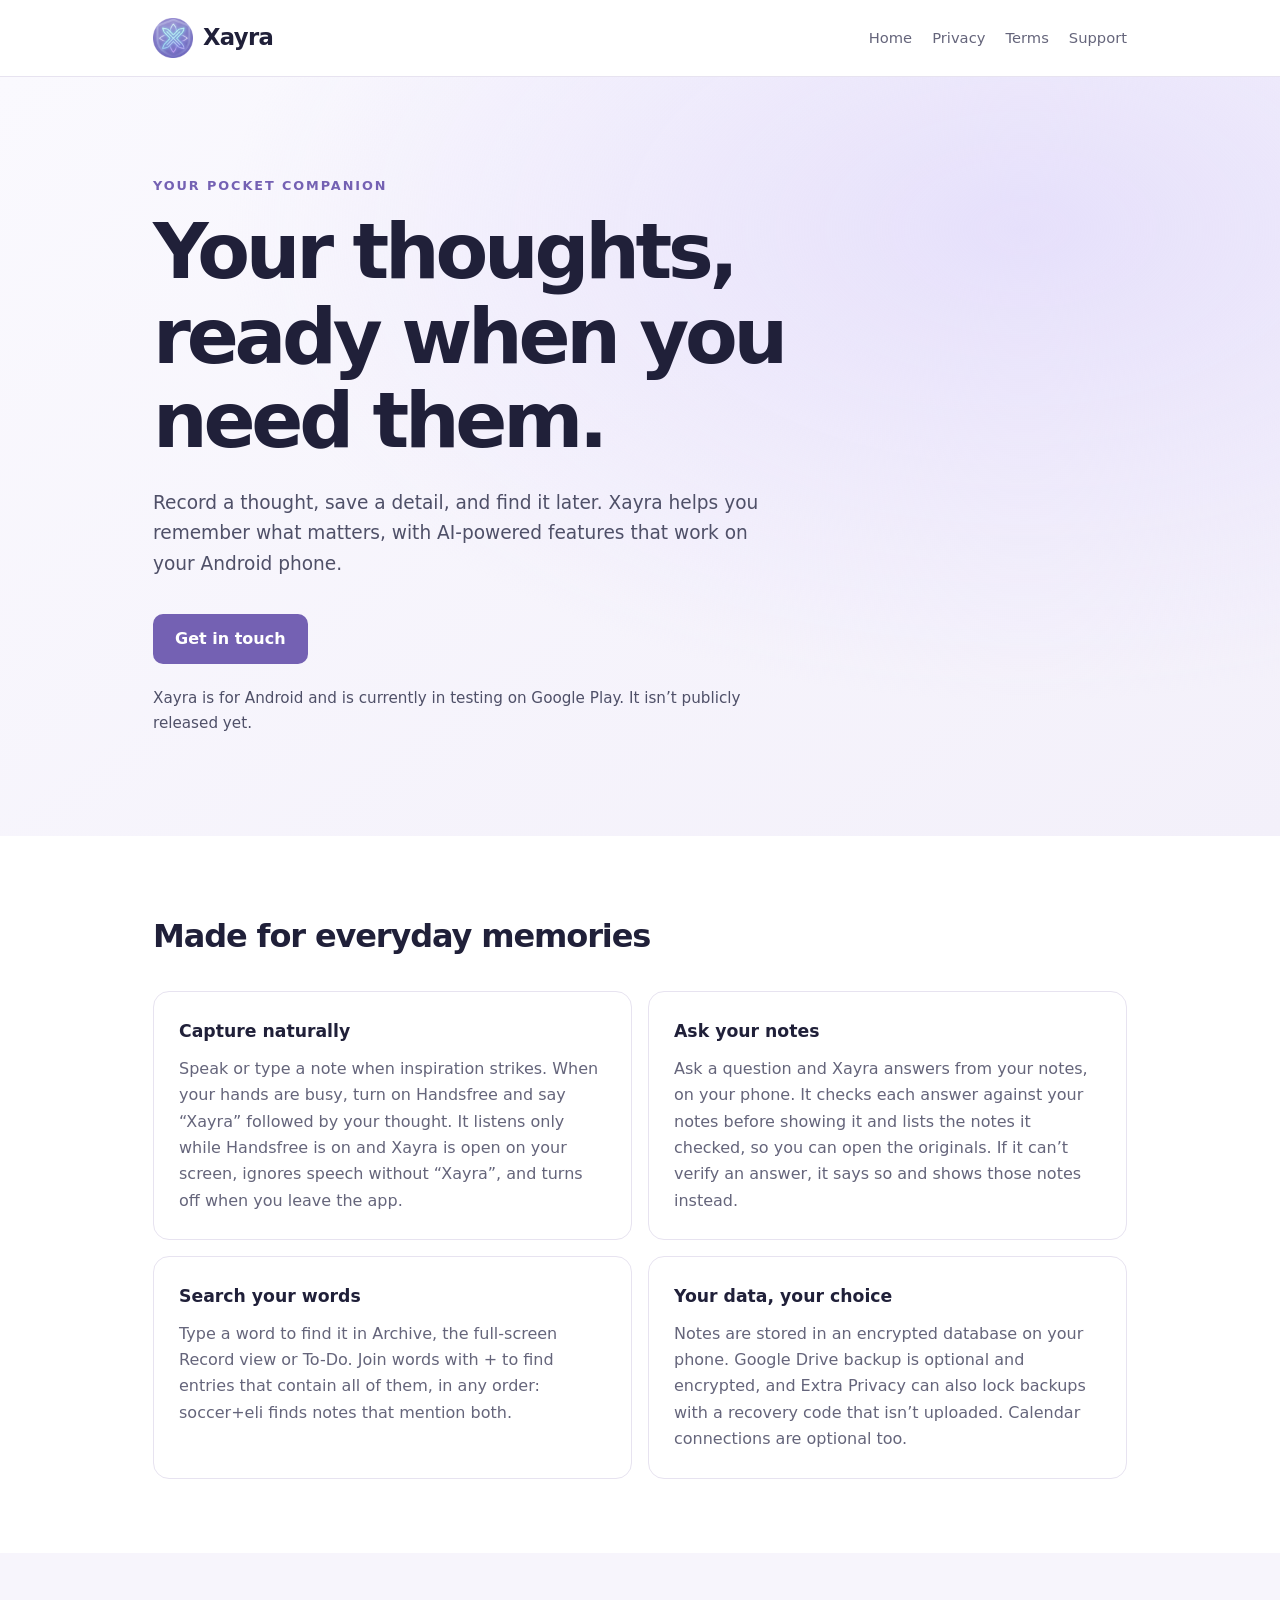
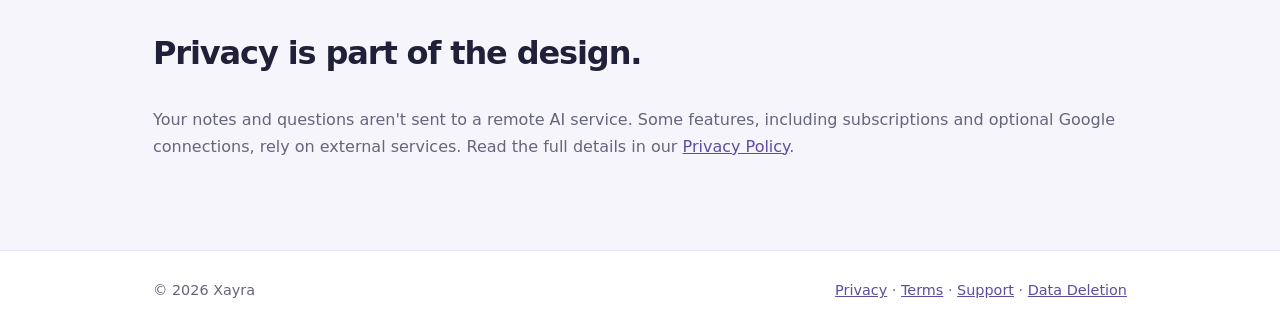
==== commit 02c0b185: "Handsfree instruction: say "Xayra" followed by your thought (owner wording) Co-Authored-By: Claude O" ====
--- a/index.html
+++ b/index.html
@@ -7,4 +7,4 @@
   <link rel="icon" type="image/png" href="/assets/xayra-icon.png"><meta name="description" content="Capture moments and find them again. Xayra is an on-device personal memory companion for Android."><link rel="stylesheet" href="/styles.css?v=2"></head><body><header><nav class="wrap nav"><a class="logo" href="/">
   <img src="/assets/xayra-icon.png" alt="Xayra logo" class="brand-icon">
   <span>Xayra</span>
-</a><div class="links"><a href="/">Home</a><a href="/privacy/">Privacy</a><a href="/terms/">Terms</a><a href="/support/">Support</a></div></nav></header><main><section class="hero"><div class="wrap"><div class="eyebrow">Your pocket companion</div><h1>Your thoughts, ready when you need them.</h1><p>Record a thought, save a detail, and find it later. Xayra helps you remember what matters, with AI-powered features that work on your Android phone.</p><a class="button" href="/support/">Get in touch</a><p class="availability">Xayra is for Android and is currently in testing on Google Play. It isn’t publicly released yet.</p></div></section><section class="section"><div class="wrap"><h2>Made for everyday memories</h2><div class="cards cards-2"><article class="card"><h3>Capture naturally</h3><p>Speak or type a note when inspiration strikes. When your hands are busy, turn on Handsfree and say “Hey Xayra”. It listens only while Handsfree is on and Xayra is open on your screen, ignores speech without “Xayra”, and turns off when you leave the app.</p></article><article class="card"><h3>Ask your notes</h3><p>Ask a question and Xayra answers from your notes, on your phone. It checks each answer against your notes before showing it and lists the notes it checked, so you can open the originals. If it can’t verify an answer, it says so and shows those notes instead.</p></article><article class="card"><h3>Search your words</h3><p>Type a word to find it in Archive, the full-screen Record view or To-Do. Join words with + to find entries that contain all of them, in any order: soccer+eli finds notes that mention both.</p></article><article class="card"><h3>Your data, your choice</h3><p>Notes are stored in an encrypted database on your phone. Google Drive backup is optional and encrypted, and Extra Privacy can also lock backups with a recovery code that isn’t uploaded. Calendar connections are optional too.</p></article></div></div></section><section class="section" style="background:var(--light)"><div class="wrap"><h2>Privacy is part of the design.</h2><p class="muted">Your notes and questions aren't sent to a remote AI service. Some features, including subscriptions and optional Google connections, rely on external services. Read the full details in our <a href="/privacy/">Privacy Policy</a>.</p></div></section></main><footer><div class="wrap footer-inner"><span>© 2026 Xayra</span><span><a href="/privacy/">Privacy</a> · <a href="/terms/">Terms</a> · <a href="/support/">Support</a> · <a href="/data-deletion/">Data Deletion</a></span></div></footer></body></html>
+</a><div class="links"><a href="/">Home</a><a href="/privacy/">Privacy</a><a href="/terms/">Terms</a><a href="/support/">Support</a></div></nav></header><main><section class="hero"><div class="wrap"><div class="eyebrow">Your pocket companion</div><h1>Your thoughts, ready when you need them.</h1><p>Record a thought, save a detail, and find it later. Xayra helps you remember what matters, with AI-powered features that work on your Android phone.</p><a class="button" href="/support/">Get in touch</a><p class="availability">Xayra is for Android and is currently in testing on Google Play. It isn’t publicly released yet.</p></div></section><section class="section"><div class="wrap"><h2>Made for everyday memories</h2><div class="cards cards-2"><article class="card"><h3>Capture naturally</h3><p>Speak or type a note when inspiration strikes. When your hands are busy, turn on Handsfree and say “Xayra” followed by your thought. It listens only while Handsfree is on and Xayra is open on your screen, ignores speech without “Xayra”, and turns off when you leave the app.</p></article><article class="card"><h3>Ask your notes</h3><p>Ask a question and Xayra answers from your notes, on your phone. It checks each answer against your notes before showing it and lists the notes it checked, so you can open the originals. If it can’t verify an answer, it says so and shows those notes instead.</p></article><article class="card"><h3>Search your words</h3><p>Type a word to find it in Archive, the full-screen Record view or To-Do. Join words with + to find entries that contain all of them, in any order: soccer+eli finds notes that mention both.</p></article><article class="card"><h3>Your data, your choice</h3><p>Notes are stored in an encrypted database on your phone. Google Drive backup is optional and encrypted, and Extra Privacy can also lock backups with a recovery code that isn’t uploaded. Calendar connections are optional too.</p></article></div></div></section><section class="section" style="background:var(--light)"><div class="wrap"><h2>Privacy is part of the design.</h2><p class="muted">Your notes and questions aren't sent to a remote AI service. Some features, including subscriptions and optional Google connections, rely on external services. Read the full details in our <a href="/privacy/">Privacy Policy</a>.</p></div></section></main><footer><div class="wrap footer-inner"><span>© 2026 Xayra</span><span><a href="/privacy/">Privacy</a> · <a href="/terms/">Terms</a> · <a href="/support/">Support</a> · <a href="/data-deletion/">Data Deletion</a></span></div></footer></body></html>
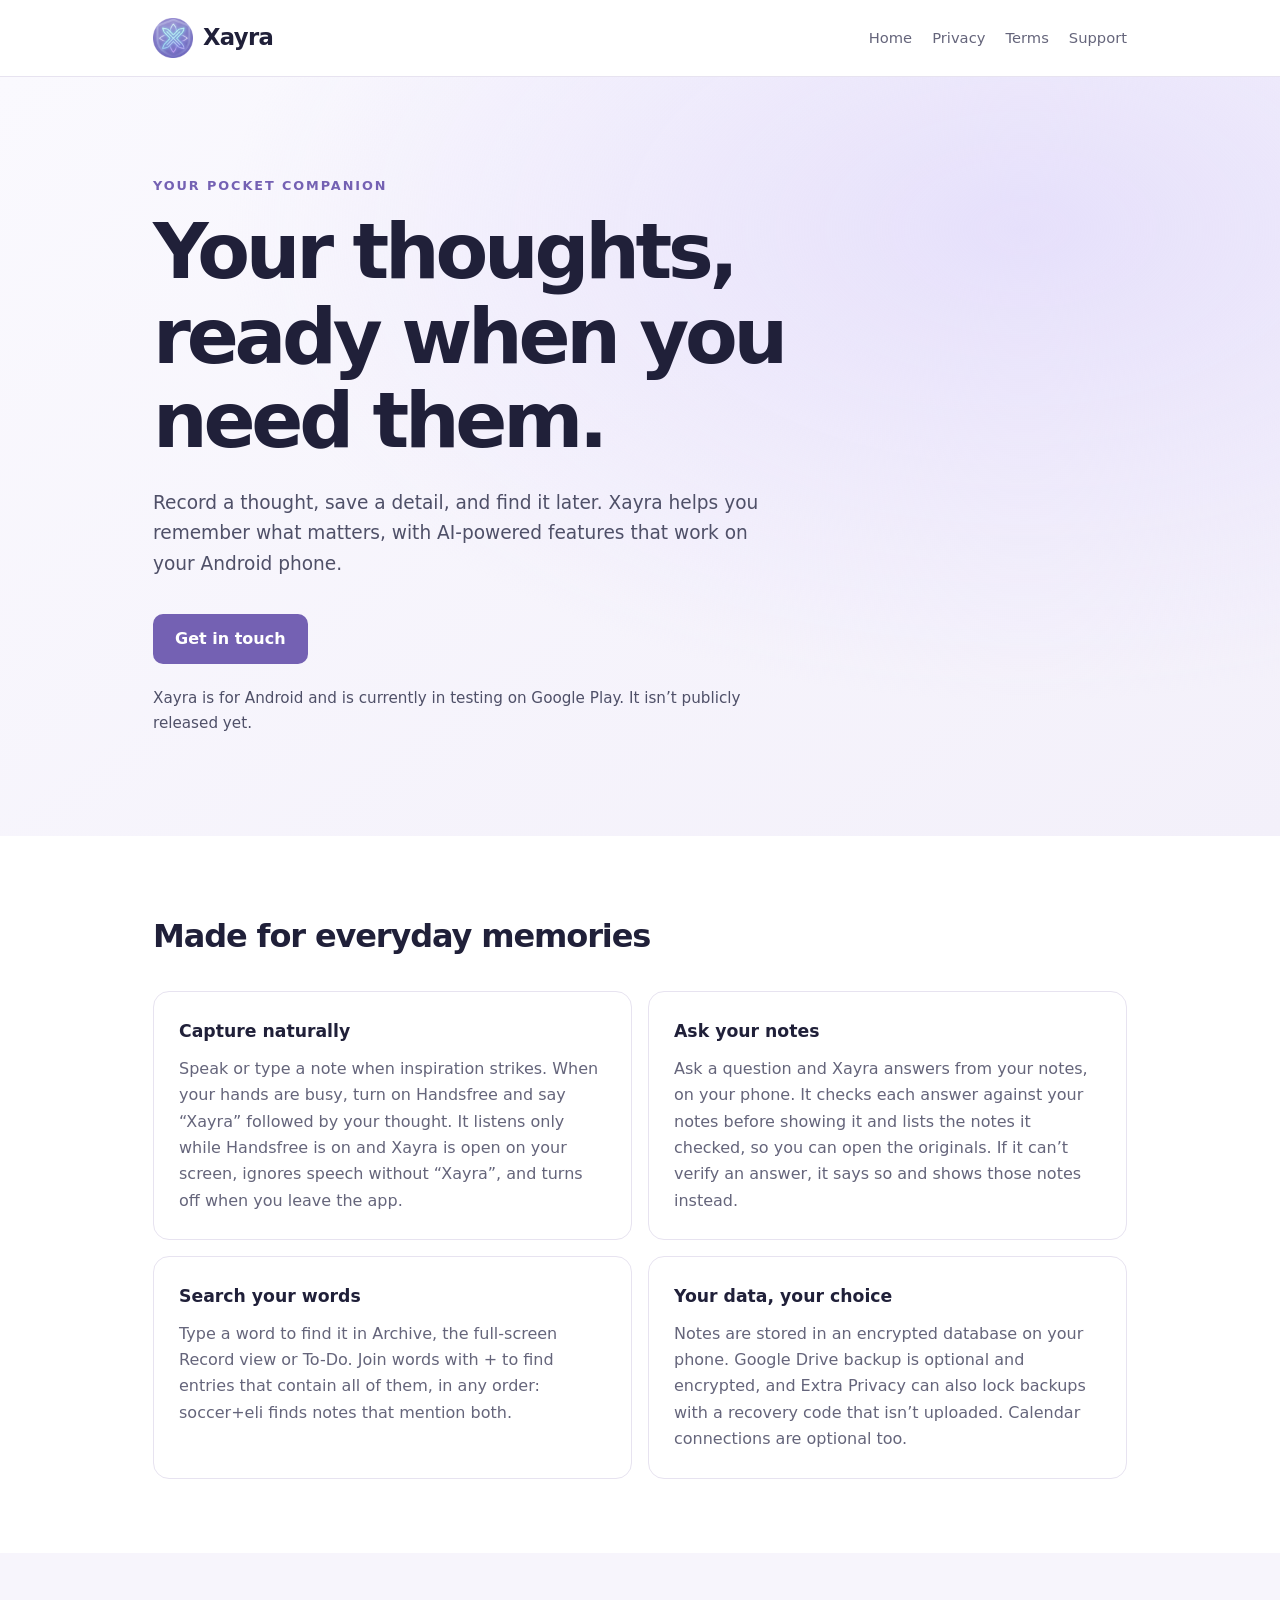
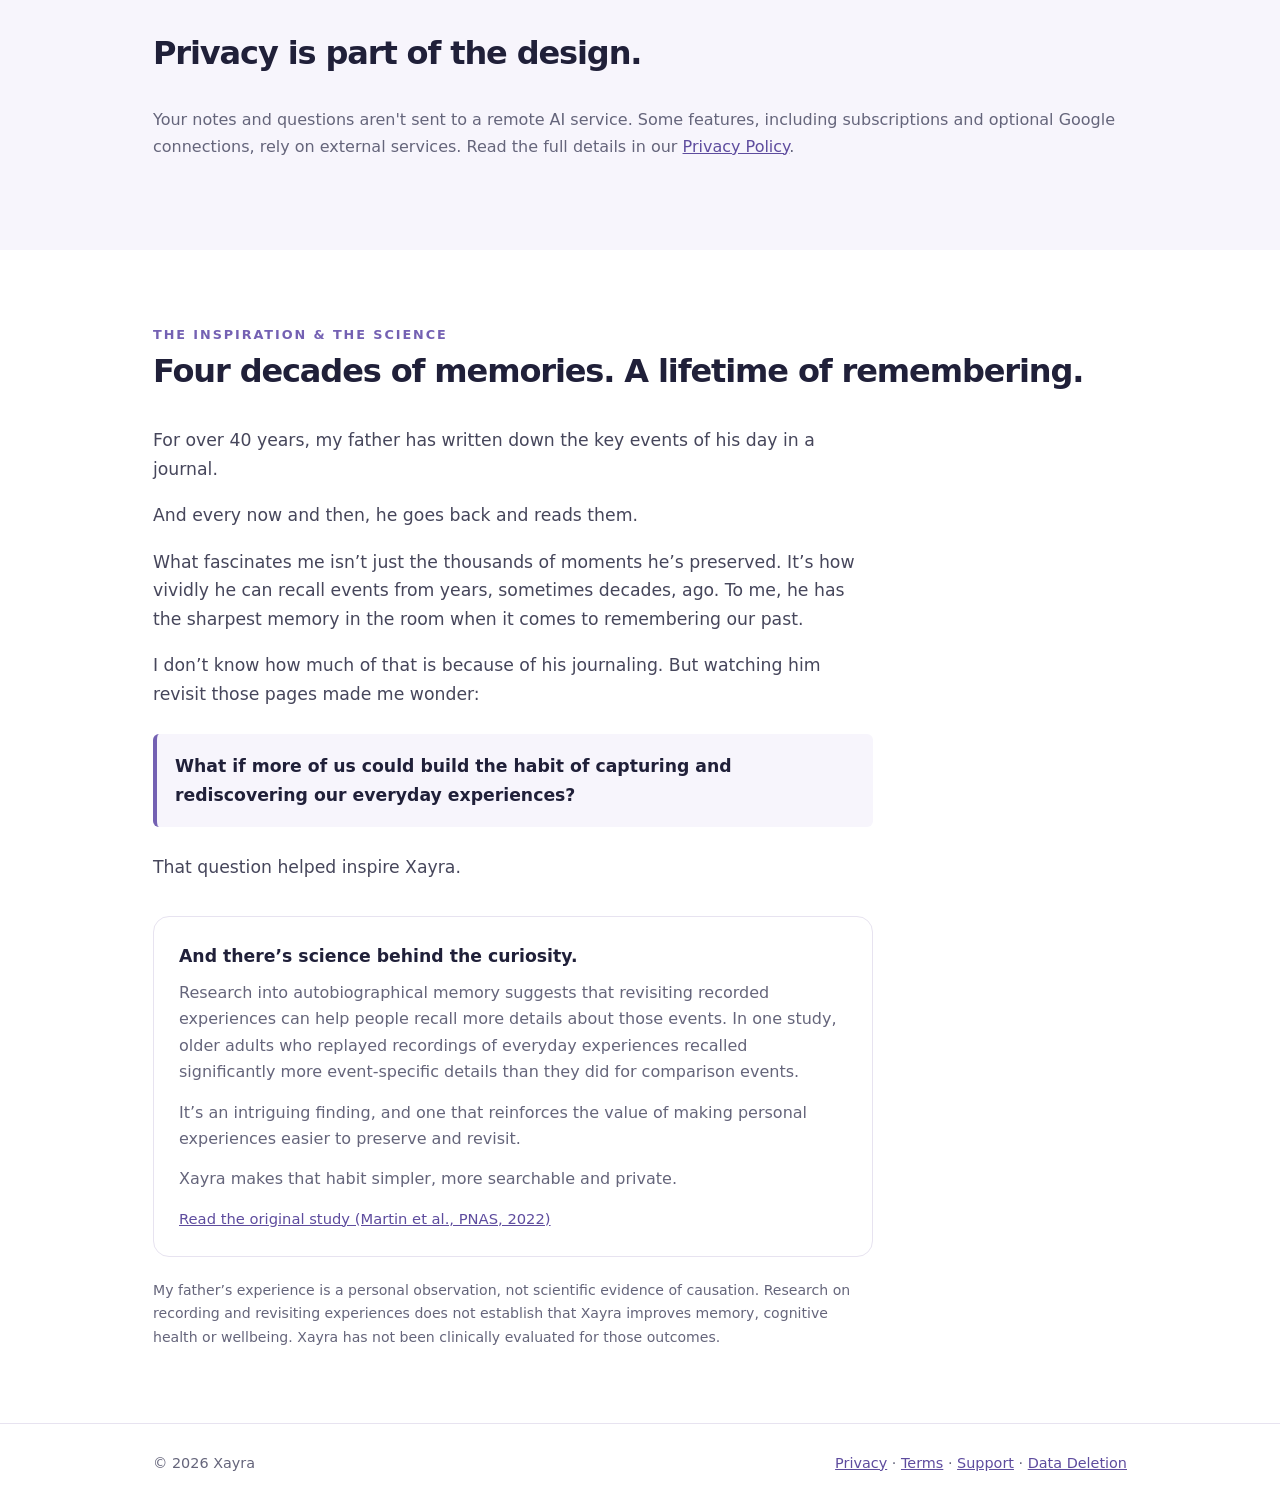
==== commit 1525cab6: "Add the inspiration and science section to the homepage Co-Authored-By: Claude Sonnet 5.5 <noreply@a" ====
--- a/index.html
+++ b/index.html
@@ -4,7 +4,7 @@
 <meta property="og:image" content="https://xayra.org/assets/xayra-logo.png">
 <meta property="og:image:alt" content="Xayra — Your Pocket Companion">
 <meta name="twitter:card" content="summary_large_image">
-  <link rel="icon" type="image/png" href="/assets/xayra-icon.png"><meta name="description" content="Capture moments and find them again. Xayra is an on-device personal memory companion for Android."><link rel="stylesheet" href="/styles.css?v=2"></head><body><header><nav class="wrap nav"><a class="logo" href="/">
+  <link rel="icon" type="image/png" href="/assets/xayra-icon.png"><meta name="description" content="Capture moments and find them again. Xayra is an on-device personal memory companion for Android."><link rel="stylesheet" href="/styles.css?v=3"></head><body><header><nav class="wrap nav"><a class="logo" href="/">
   <img src="/assets/xayra-icon.png" alt="Xayra logo" class="brand-icon">
   <span>Xayra</span>
-</a><div class="links"><a href="/">Home</a><a href="/privacy/">Privacy</a><a href="/terms/">Terms</a><a href="/support/">Support</a></div></nav></header><main><section class="hero"><div class="wrap"><div class="eyebrow">Your pocket companion</div><h1>Your thoughts, ready when you need them.</h1><p>Record a thought, save a detail, and find it later. Xayra helps you remember what matters, with AI-powered features that work on your Android phone.</p><a class="button" href="/support/">Get in touch</a><p class="availability">Xayra is for Android and is currently in testing on Google Play. It isn’t publicly released yet.</p></div></section><section class="section"><div class="wrap"><h2>Made for everyday memories</h2><div class="cards cards-2"><article class="card"><h3>Capture naturally</h3><p>Speak or type a note when inspiration strikes. When your hands are busy, turn on Handsfree and say “Xayra” followed by your thought. It listens only while Handsfree is on and Xayra is open on your screen, ignores speech without “Xayra”, and turns off when you leave the app.</p></article><article class="card"><h3>Ask your notes</h3><p>Ask a question and Xayra answers from your notes, on your phone. It checks each answer against your notes before showing it and lists the notes it checked, so you can open the originals. If it can’t verify an answer, it says so and shows those notes instead.</p></article><article class="card"><h3>Search your words</h3><p>Type a word to find it in Archive, the full-screen Record view or To-Do. Join words with + to find entries that contain all of them, in any order: soccer+eli finds notes that mention both.</p></article><article class="card"><h3>Your data, your choice</h3><p>Notes are stored in an encrypted database on your phone. Google Drive backup is optional and encrypted, and Extra Privacy can also lock backups with a recovery code that isn’t uploaded. Calendar connections are optional too.</p></article></div></div></section><section class="section" style="background:var(--light)"><div class="wrap"><h2>Privacy is part of the design.</h2><p class="muted">Your notes and questions aren't sent to a remote AI service. Some features, including subscriptions and optional Google connections, rely on external services. Read the full details in our <a href="/privacy/">Privacy Policy</a>.</p></div></section></main><footer><div class="wrap footer-inner"><span>© 2026 Xayra</span><span><a href="/privacy/">Privacy</a> · <a href="/terms/">Terms</a> · <a href="/support/">Support</a> · <a href="/data-deletion/">Data Deletion</a></span></div></footer></body></html>
+</a><div class="links"><a href="/">Home</a><a href="/privacy/">Privacy</a><a href="/terms/">Terms</a><a href="/support/">Support</a></div></nav></header><main><section class="hero"><div class="wrap"><div class="eyebrow">Your pocket companion</div><h1>Your thoughts, ready when you need them.</h1><p>Record a thought, save a detail, and find it later. Xayra helps you remember what matters, with AI-powered features that work on your Android phone.</p><a class="button" href="/support/">Get in touch</a><p class="availability">Xayra is for Android and is currently in testing on Google Play. It isn’t publicly released yet.</p></div></section><section class="section"><div class="wrap"><h2>Made for everyday memories</h2><div class="cards cards-2"><article class="card"><h3>Capture naturally</h3><p>Speak or type a note when inspiration strikes. When your hands are busy, turn on Handsfree and say “Xayra” followed by your thought. It listens only while Handsfree is on and Xayra is open on your screen, ignores speech without “Xayra”, and turns off when you leave the app.</p></article><article class="card"><h3>Ask your notes</h3><p>Ask a question and Xayra answers from your notes, on your phone. It checks each answer against your notes before showing it and lists the notes it checked, so you can open the originals. If it can’t verify an answer, it says so and shows those notes instead.</p></article><article class="card"><h3>Search your words</h3><p>Type a word to find it in Archive, the full-screen Record view or To-Do. Join words with + to find entries that contain all of them, in any order: soccer+eli finds notes that mention both.</p></article><article class="card"><h3>Your data, your choice</h3><p>Notes are stored in an encrypted database on your phone. Google Drive backup is optional and encrypted, and Extra Privacy can also lock backups with a recovery code that isn’t uploaded. Calendar connections are optional too.</p></article></div></div></section><section class="section" style="background:var(--light)"><div class="wrap"><h2>Privacy is part of the design.</h2><p class="muted">Your notes and questions aren't sent to a remote AI service. Some features, including subscriptions and optional Google connections, rely on external services. Read the full details in our <a href="/privacy/">Privacy Policy</a>.</p></div></section><section class="section inspiration" aria-labelledby="inspiration-title"><div class="wrap"><div class="eyebrow">THE INSPIRATION &amp; THE SCIENCE</div><h2 id="inspiration-title">Four decades of memories. A lifetime of remembering.</h2><div class="story"><p>For over 40 years, my father has written down the key events of his day in a journal.</p><p>And every now and then, he goes back and reads them.</p><p>What fascinates me isn’t just the thousands of moments he’s preserved. It’s how vividly he can recall events from years, sometimes decades, ago. To me, he has the sharpest memory in the room when it comes to remembering our past.</p><p>I don’t know how much of that is because of his journaling. But watching him revisit those pages made me wonder:</p><p class="notice">What if more of us could build the habit of capturing and rediscovering our everyday experiences?</p><p>That question helped inspire Xayra.</p></div><article class="card science"><h3>And there’s science behind the curiosity.</h3><p>Research into autobiographical memory suggests that revisiting recorded experiences can help people recall more details about those events. In one study, older adults who replayed recordings of everyday experiences recalled significantly more event-specific details than they did for comparison events.</p><p>It’s an intriguing finding, and one that reinforces the value of making personal experiences easier to preserve and revisit.</p><p>Xayra makes that habit simpler, more searchable and private.</p><p class="source"><a href="https://pmc.ncbi.nlm.nih.gov/articles/PMC9907156/" target="_blank" rel="noopener noreferrer">Read the original study (Martin et al., PNAS, 2022)</a></p></article><p class="limitation small muted">My father’s experience is a personal observation, not scientific evidence of causation. Research on recording and revisiting experiences does not establish that Xayra improves memory, cognitive health or wellbeing. Xayra has not been clinically evaluated for those outcomes.</p></div></section></main><footer><div class="wrap footer-inner"><span>© 2026 Xayra</span><span><a href="/privacy/">Privacy</a> · <a href="/terms/">Terms</a> · <a href="/support/">Support</a> · <a href="/data-deletion/">Data Deletion</a></span></div></footer></body></html>
--- a/styles.css
+++ b/styles.css
@@ -14,3 +14,10 @@
   object-fit: contain;
   flex-shrink: 0;
 }
+.inspiration .story{max-width:720px}
+.inspiration .story p{color:#46465b;font-size:1.08rem;margin:0 0 18px}
+.inspiration .story .notice{color:var(--ink);font-weight:600;margin:26px 0}
+.inspiration .science{margin-top:34px;max-width:720px}
+.inspiration .science p{margin:0 0 14px}
+.inspiration .science .source{margin:0;font-size:.92rem}
+.inspiration .limitation{max-width:720px;margin:22px 0 0}
